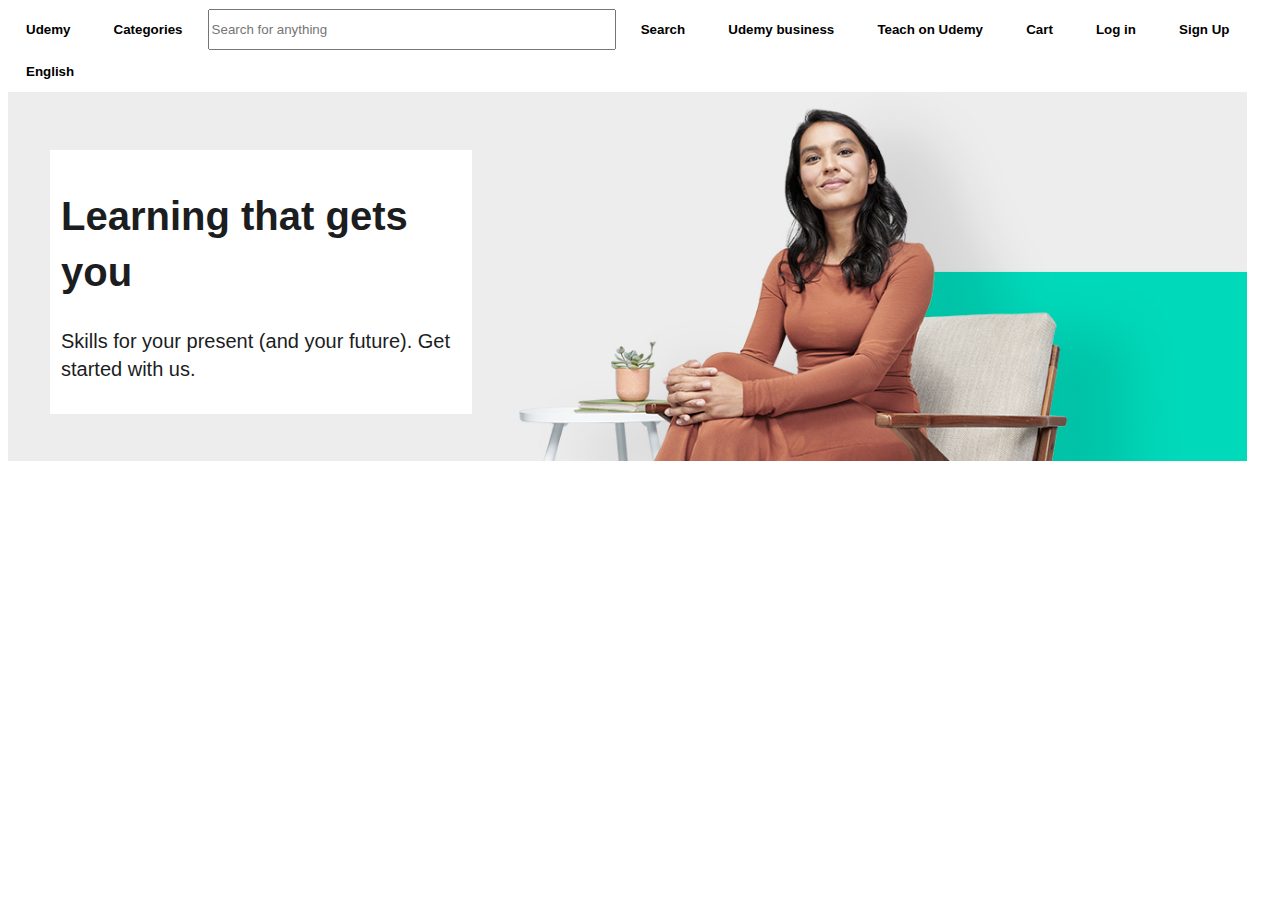
==== Front End Training/Project 1 Udemy Home Page (rework)/index.html @ 066c65b0 "Header section" ====
<!DOCTYPE html>
<html lang="en">
  <head>
    <meta charset="UTF-8" />
    <meta http-equiv="X-UA-Compatible" content="IE=edge" />
    <meta name="viewport" content="width=device-width, initial-scale=1.0" />
    <title>Udemy Home Page</title>
    <link rel="stylesheet" href="styles.css" />
  </head>
  <body>
    <header>
      <button class="header-btn ud">Udemy</button>
      <button class="header-btn bt1  cg">Categories</button>
      <input
        class="search-bar bt1"
        type="text"
        placeholder="Search for anything"
      />
      <button class="header-btn sr">Search</button>

      <button class="header-btn bt1 bus">Udemy business</button>
      <button class="header-btn bt1 teach">Teach on Udemy</button>
      <button class="header-btn ct">Cart</button>
      <button class="header-btn bt1">Log in</button>
      <button class="header-btn bt1">Sign Up</button>
      <button class="header-btn bt1 eng">English</button>
    </header>
    <main>
      <section>
        <div class="sidebar">
          <div class="sidebar-top">
            <h1>Learning that gets you</h1>
          <p>Skills for your present (and your future). Get started with us.</p>
          </div>
          
          <img class="img-side" src="img/headerBK.jpg" alt="" />
        </div>
      </section>
    </main>
    <footer></footer>
  </body>
</html>
---- Front End Training/Project 1 Udemy Home Page (rework)/styles.css ----
body {
  font-family: udemy sans, sf pro text, -apple-system, BlinkMacSystemFont,
    Roboto, segoe ui, Helvetica, Arial, sans-serif, apple color emoji,
    segoe ui emoji, segoe ui symbol;
  font-weight: 400;
  line-height: 1.4;
  font-size: 1.6rem;
  color: #1c1d1f;
}
/* header */
.header-btn {
  min-height: 40px;
  min-width: 40px;
  padding: 10px;
  margin: 0 8px 0 8px;
  border: none;
  background-color: white;
  font-weight: bolder;
}

.search-bar {
  height: 35px;
  max-width: 400px;
  width: 55%;
}

.sidebar {
  width: 100%;
  height: 400px;
}

.img-side {
  width: 98%;
}

.sidebar-top {
  cursor: pointer;
  display: block;
  font-size: 20px;
  /* position: relative; */
  left: 50px;
  top: 150px;
  position: absolute;
  border: 1px solid #ffffff;
  background-color: #ffffff;
  width: 400px;
  padding: 10px;
}

@media screen and (max-width: 1200px) {
  .teach,
  .eng {
    display: none;
  }
}

@media screen and (max-width: 1000px) {
  .bus {
    display: none;
  }
  .sidebar-top{
    top: 90px;
    left: 35px;
  }
}

@media screen and (max-width: 900px){
.cg{
  display: none;
}
.sidebar-top{
  top: 90px;
  left: 35px;
  width: 300px;
  font-size: 15px;
}
}

@media screen and (max-width: 800px) {
  .bt1 {
    display: none;
  }
  .sidebar-top{
    top: 90px;
    left: 35px;
    width: 200px;
    font-size: 10px;
  }
  .ud {
    width: 60%;
  }
  .ct,
  .sr {
    width: 10%;
  }
}
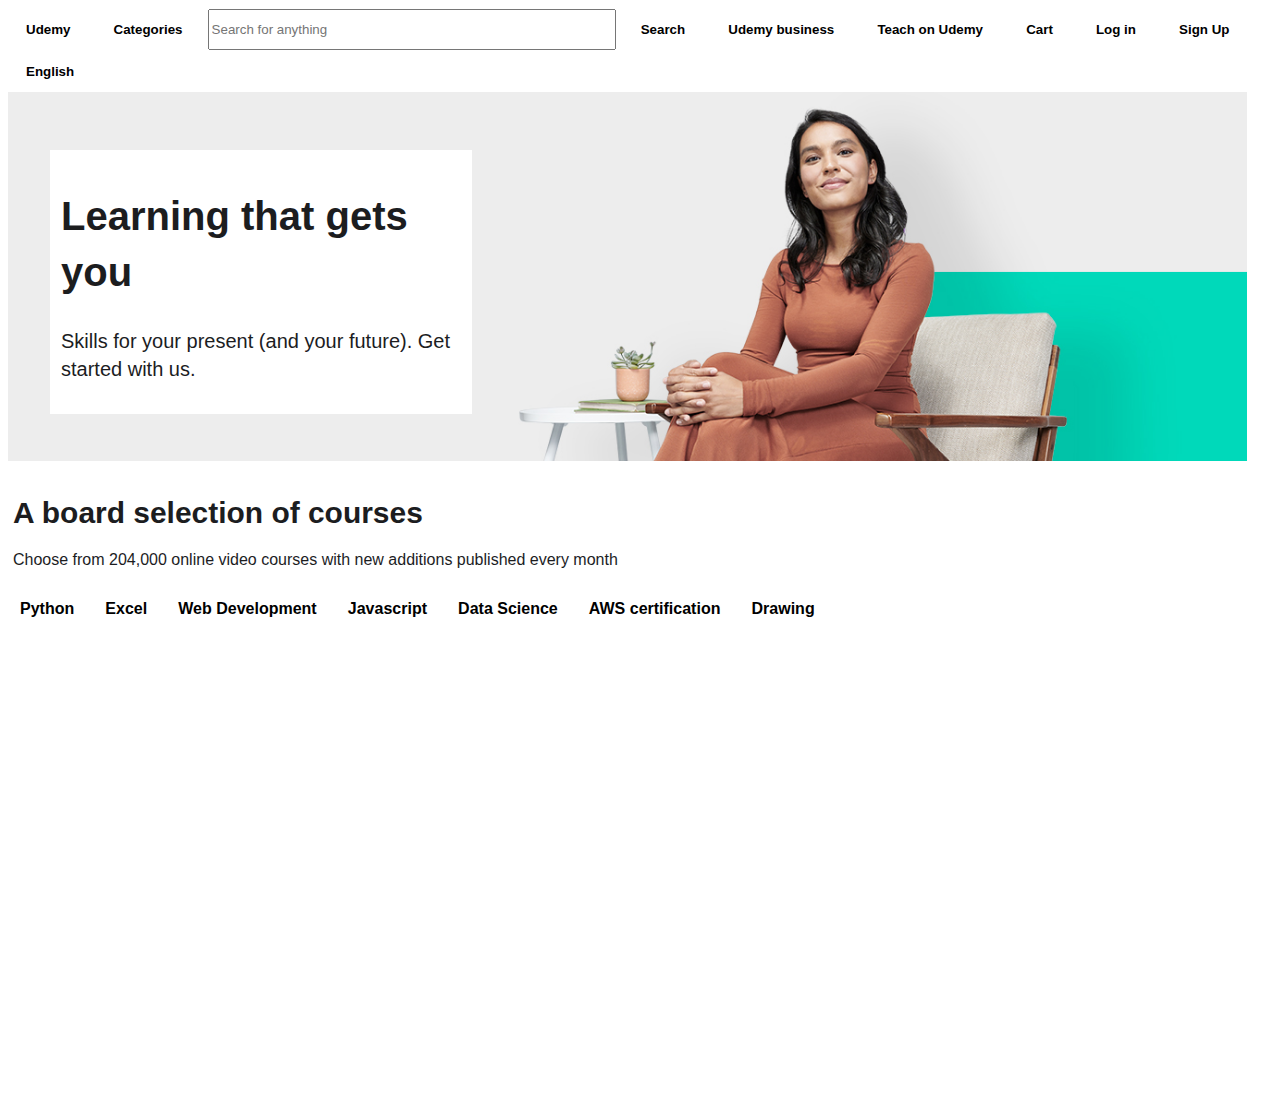
==== commit 08fa65d7: "Course section header" ====
--- a/Front End Training/Project 1 Udemy Home Page (rework)/index.html
+++ b/Front End Training/Project 1 Udemy Home Page (rework)/index.html
@@ -10,7 +10,7 @@
   <body>
     <header>
       <button class="header-btn ud">Udemy</button>
-      <button class="header-btn bt1  cg">Categories</button>
+      <button class="header-btn bt1 cg">Categories</button>
       <input
         class="search-bar bt1"
         type="text"
@@ -30,10 +30,26 @@
         <div class="sidebar">
           <div class="sidebar-top">
             <h1>Learning that gets you</h1>
-          <p>Skills for your present (and your future). Get started with us.</p>
+            <p>
+              Skills for your present (and your future). Get started with us.
+            </p>
           </div>
-          
+
           <img class="img-side" src="img/headerBK.jpg" alt="" />
+        </div>
+        <div class="courses">
+          <h3 class="board-h2">A board selection of courses</h3>
+          <p class="choose">
+            Choose from 204,000 online video courses with new additions
+            published every month
+          </p>
+          <button class="courses-button">Python</button>
+          <button class="courses-button">Excel</button>
+          <button class="courses-button">Web Development</button>
+          <button class="courses-button">Javascript</button>
+          <button class="courses-button">Data Science</button>
+          <button class="courses-button">AWS certification</button>
+          <button class="courses-button">Drawing</button>
         </div>
       </section>
     </main>
--- a/Front End Training/Project 1 Udemy Home Page (rework)/styles.css
+++ b/Front End Training/Project 1 Udemy Home Page (rework)/styles.css
@@ -5,8 +5,14 @@
   font-weight: 400;
   line-height: 1.4;
   font-size: 1.6rem;
+  background-color: #ffffff;
   color: #1c1d1f;
 }
+
+button:hover{
+  cursor: pointer;
+}
+
 /* header */
 .header-btn {
   min-height: 40px;
@@ -58,29 +64,29 @@
   .bus {
     display: none;
   }
-  .sidebar-top{
+  .sidebar-top {
     top: 90px;
     left: 35px;
   }
 }
 
-@media screen and (max-width: 900px){
-.cg{
-  display: none;
-}
-.sidebar-top{
-  top: 90px;
-  left: 35px;
-  width: 300px;
-  font-size: 15px;
-}
+@media screen and (max-width: 900px) {
+  .cg {
+    display: none;
+  }
+  .sidebar-top {
+    top: 90px;
+    left: 35px;
+    width: 300px;
+    font-size: 15px;
+  }
 }
 
 @media screen and (max-width: 800px) {
   .bt1 {
     display: none;
   }
-  .sidebar-top{
+  .sidebar-top {
     top: 90px;
     left: 35px;
     width: 200px;
@@ -94,3 +100,31 @@
     width: 10%;
   }
 }
+
+/* courses section */
+.courses{
+  /* background-color: cyan; */
+  height: 600px;
+  width: 1300px;
+  
+}
+
+.board-h2{
+  padding-left: 5px;
+  margin: 0;
+}
+
+.choose{
+  margin-top: -5px 5px -5px 5px;
+  padding-left: 5px;
+  font-size: medium;
+}
+
+.courses-button{
+  padding: 12px;
+  border: none;
+  background-color: #ffffff;
+  font-weight: bold;
+  font-size: medium;
+}
+
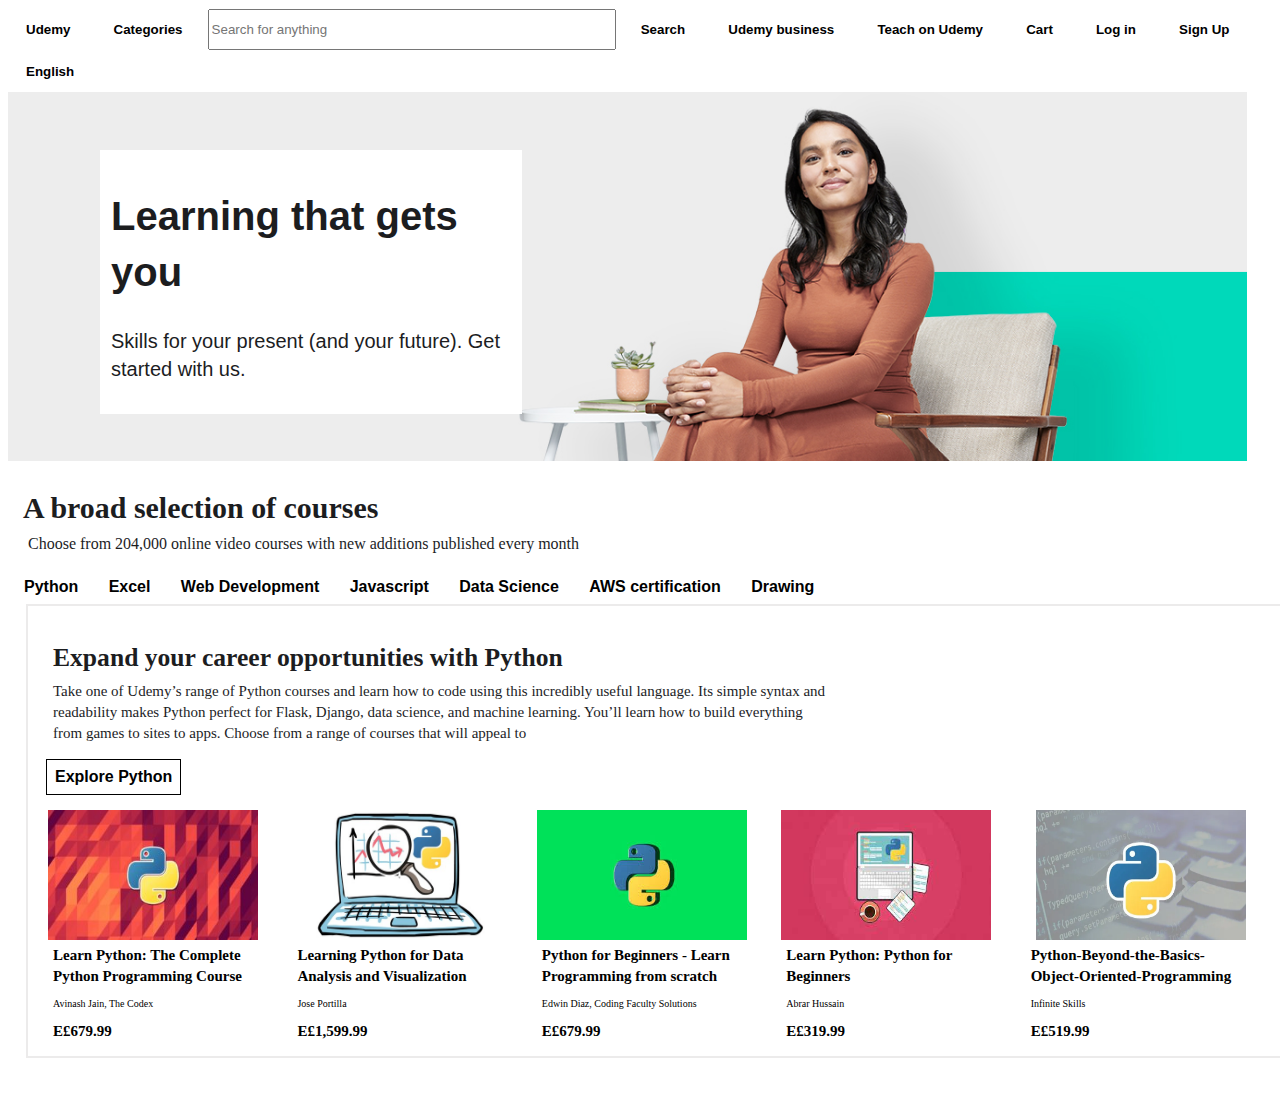
==== commit 74761d20: "course sections is finished" ====
--- a/Front End Training/Project 1 Udemy Home Page (rework)/index.html
+++ b/Front End Training/Project 1 Udemy Home Page (rework)/index.html
@@ -38,7 +38,7 @@
           <img class="img-side" src="img/headerBK.jpg" alt="" />
         </div>
         <div class="courses">
-          <h3 class="board-h2">A board selection of courses</h3>
+          <h3 class="board-h2">A broad selection of courses</h3>
           <p class="choose">
             Choose from 204,000 online video courses with new additions
             published every month
@@ -50,6 +50,99 @@
           <button class="courses-button">Data Science</button>
           <button class="courses-button">AWS certification</button>
           <button class="courses-button">Drawing</button>
+          <div class="inner-courses">
+            <h4>Expand your career opportunities with Python</h4>
+            <p>
+              Take one of Udemy’s range of Python courses and learn how to code
+              using this incredibly useful language. Its simple syntax and
+              readability makes Python perfect for Flask, Django, data science,
+              and machine learning. You’ll learn how to build everything from
+              games to sites to apps. Choose from a range of courses that will
+              appeal to
+            </p>
+            <button class="courses-button py">Explore Python</button>
+
+            <a href="https://www.udemy.com/course/pythonforbeginners/">
+              <div class="course-card">
+                <img
+                  src="img/python1.jpg"
+                  alt="python course"
+                  class="img-course-card"
+                />
+                <span class="course-name"
+                  >Learn Python: The Complete Python Programming Course</span
+                >
+                <span class="course-inst">Avinash Jain, The Codex</span>
+                <span class="course-price">E£679.99</span>
+              </div>
+            </a>
+
+            <a
+              href="https://www.udemy.com/course/learning-python-for-data-analysis-and-visualization/"
+            >
+              <div class="course-card">
+                <img
+                  src="img/pyhton2.jpg"
+                  alt="python course"
+                  class="img-course-card"
+                />
+                <span class="course-name"
+                  >Learning Python for Data Analysis and Visualization</span
+                >
+                <span class="course-inst">Jose Portilla</span>
+                <span class="course-price">E£1,599.99</span>
+              </div>
+            </a>
+            <a
+              href="https://www.udemy.com/course/python-for-beginners-learn-programming-from-scratch/"
+            >
+              <div class="course-card">
+                <img
+                  src="img/python3.jpeg"
+                  alt="python course"
+                  class="img-course-card"
+                />
+                <span class="course-name"
+                  >Python for Beginners - Learn Programming from scratch</span
+                >
+                <span class="course-inst"
+                  >Edwin Diaz, Coding Faculty Solutions</span
+                >
+                <span class="course-price">E£679.99</span>
+              </div>
+            </a>
+
+            <a href="https://www.udemy.com/course/learn-python/">
+              <div class="course-card">
+                <img
+                  src="img/pyhton4.jpeg"
+                  alt="python course"
+                  class="img-course-card"
+                />
+                <span class="course-name"
+                  >Learn Python: Python for Beginners</span
+                >
+                <span class="course-inst">Abrar Hussain</span>
+                <span class="course-price">E£319.99</span>
+              </div>
+            </a>
+            <a
+              href="https://www.udemy.com/course/python-beyond-the-basics-object-oriented-programming/"
+            >
+              <div class="course-card cc5">
+                <img
+                  src="img/pyhton5.webp"
+                  alt="python course"
+                  class="img-course-card"
+                />
+                <span class="course-name"
+                  >Python-Beyond-the-Basics-Object-Oriented-Programming</span
+                >
+                <span class="course-inst">Infinite Skills</span>
+                <span class="course-price">E£519.99</span>
+              </div>
+            </a>
+          </div>
         </div>
       </section>
     </main>
--- a/Front End Training/Project 1 Udemy Home Page (rework)/styles.css
+++ b/Front End Training/Project 1 Udemy Home Page (rework)/styles.css
@@ -9,7 +9,7 @@
   color: #1c1d1f;
 }
 
-button:hover{
+button:hover {
   cursor: pointer;
 }
 
@@ -44,7 +44,7 @@
   display: block;
   font-size: 20px;
   /* position: relative; */
-  left: 50px;
+  left: 100px;
   top: 150px;
   position: absolute;
   border: 1px solid #ffffff;
@@ -102,29 +102,102 @@
 }
 
 /* courses section */
-.courses{
+.courses {
+  box-sizing: border-box;
   /* background-color: cyan; */
-  height: 600px;
-  width: 1300px;
-  
-}
-
-.board-h2{
-  padding-left: 5px;
-  margin: 0;
-}
-
-.choose{
-  margin-top: -5px 5px -5px 5px;
+  font-family: SuisseWorks,Georgia,Times,times new roman,serif,apple color emoji,segoe ui emoji,segoe ui symbol;
+  height: 620px;
+  width: 1350px;
+  margin: auto;
+}
+
+.board-h2 {
+  margin: -5px 5px 10px 15px;
+}
+
+.choose {
+  margin: -5px 5px 10px 15px;
   padding-left: 5px;
   font-size: medium;
 }
 
-.courses-button{
-  padding: 12px;
+.courses-button {
+  left: 3px;
+  padding: 8px;
   border: none;
   background-color: #ffffff;
   font-weight: bold;
   font-size: medium;
-}
-
+  width: fit-content;
+  margin: 0px 0px 0px 8px;
+}
+
+.inner-courses {
+  width: 1300px;
+  height: 450px;
+  padding-left: 10px;
+  border: 2px rgb(236, 235, 235) solid;
+  /* background-color: yellow; */
+  margin: auto;
+}
+
+.inner-courses p {
+  padding-left: 15px;
+  width: 60%;
+  font-size: 15px;
+}
+
+.inner-courses h4 {
+  padding-left: 15px;
+  margin-bottom: -10px;
+}
+
+.py {
+  display: block;
+  left: 5px;
+  border: 1px solid black;
+}
+
+.course-card {
+  padding: 10px;
+  display: inline-block;
+  width: 210px;
+  height: 240px;
+  /* background-color: pink; */
+  margin-right: 8px;
+  margin-top: 5px;
+}
+
+.img-course-card {
+  display: block;
+  margin-left: auto;
+  margin-right: auto;
+  width: 210px;
+  height: 130px;
+}
+
+.course-inst {
+  font-size: 10px;
+}
+
+.course-name,
+.course-price {
+  font-size: 15px;
+  font-weight: bold;
+}
+
+.course-inst,
+.course-name,
+.course-price {
+  display: block;
+  padding: 5px;
+}
+
+.inner-courses a {
+  color: black;
+  text-decoration: none;
+}
+
+.cc5{
+  width: 230px;
+}
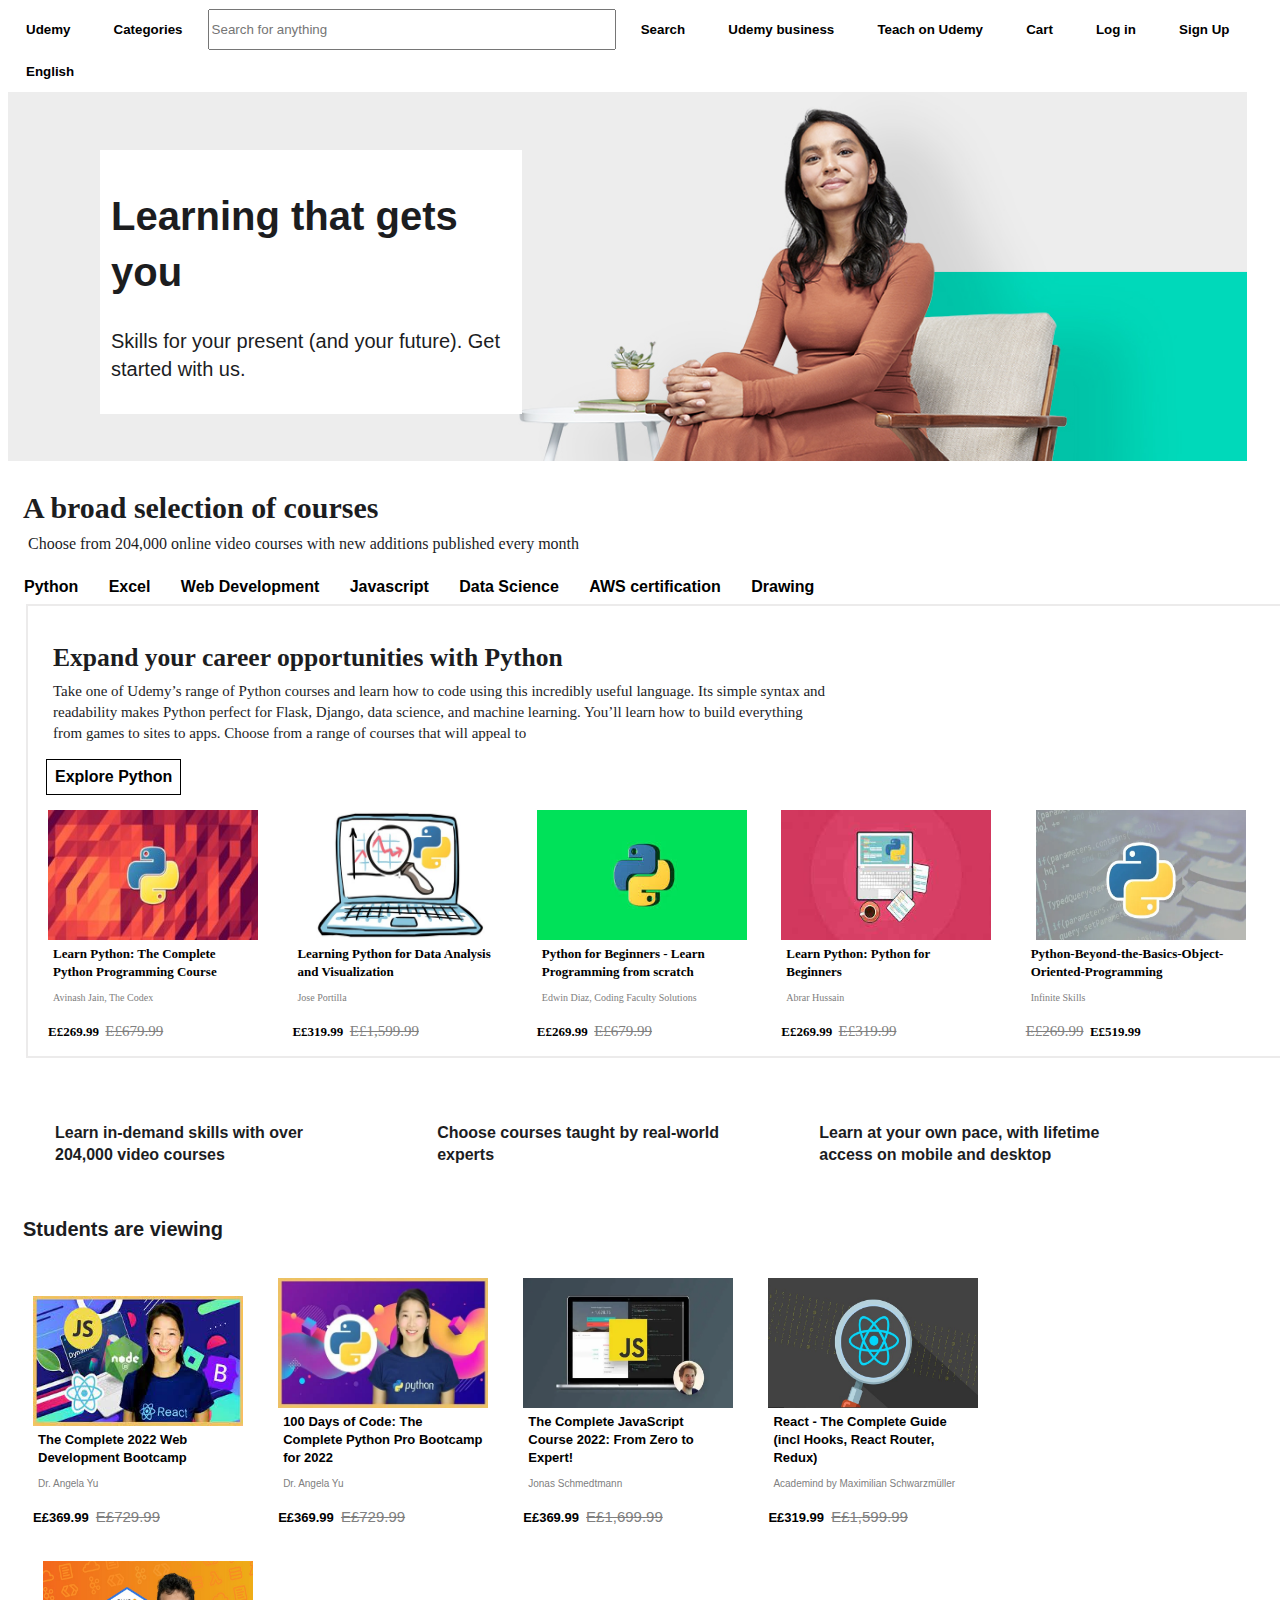
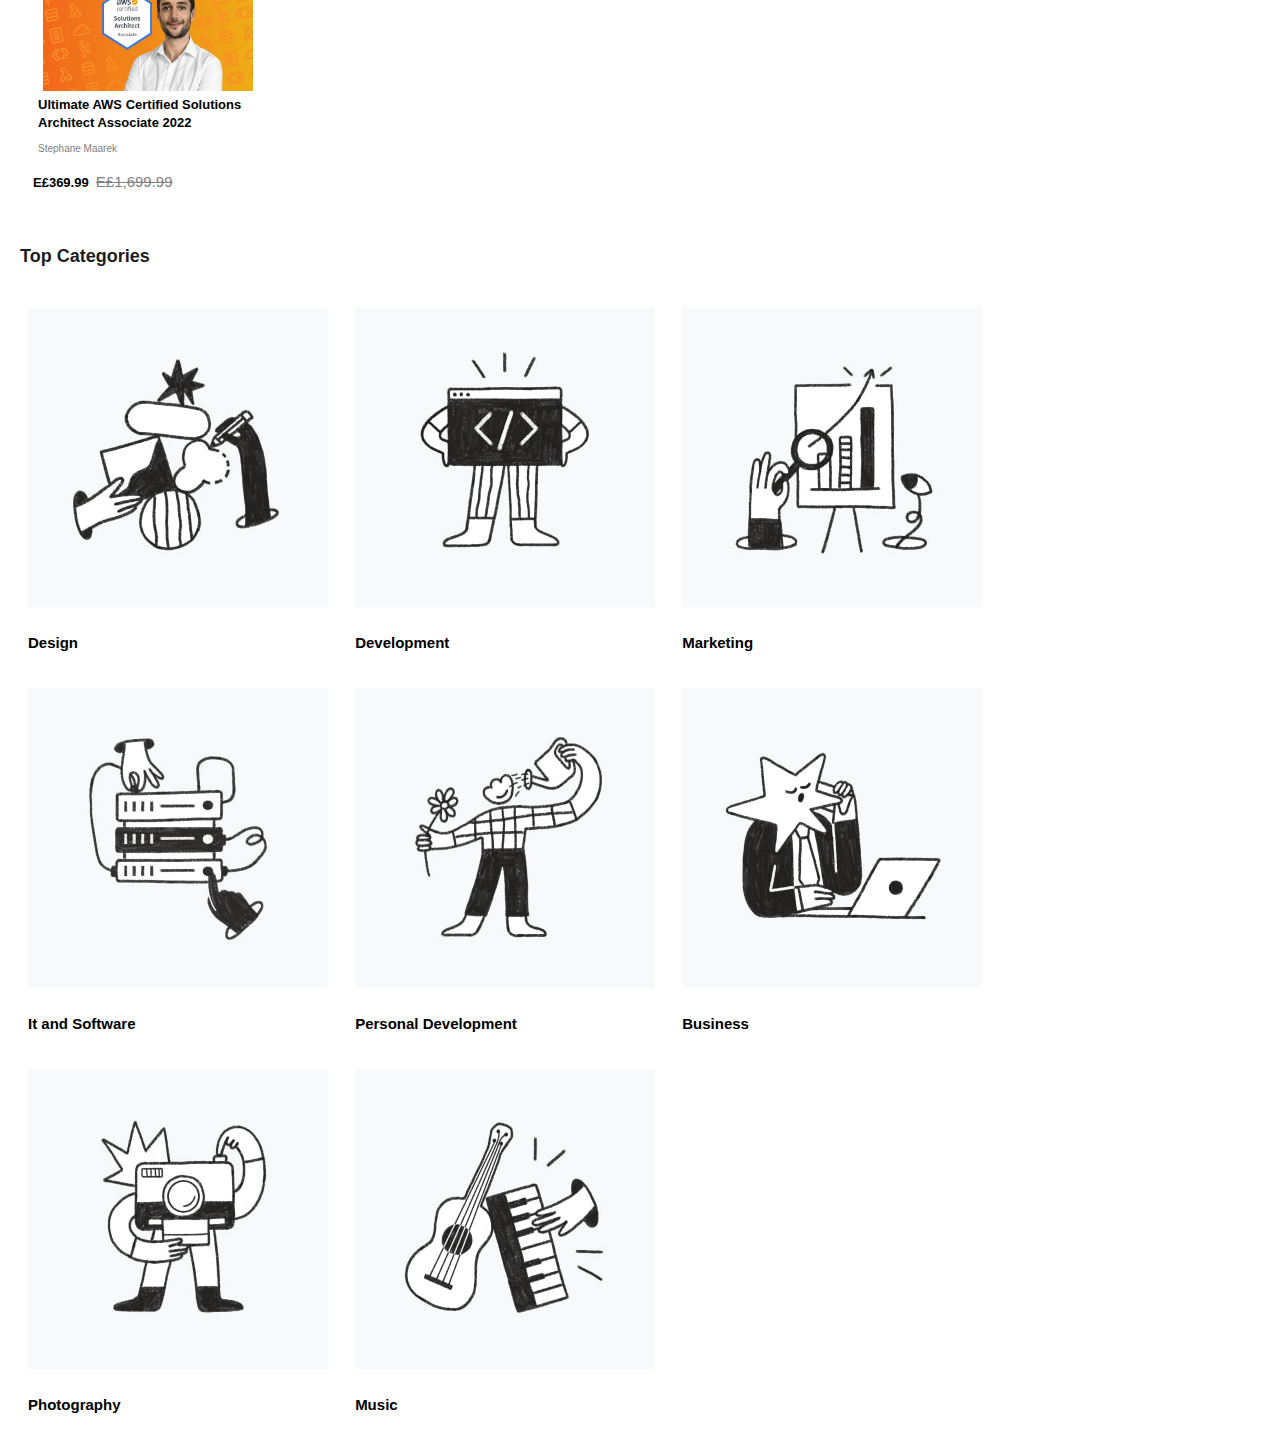
==== commit a96803f3: "Categories panel is finished" ====
--- a/Front End Training/Project 1 Udemy Home Page (rework)/index.html
+++ b/Front End Training/Project 1 Udemy Home Page (rework)/index.html
@@ -73,7 +73,8 @@
                   >Learn Python: The Complete Python Programming Course</span
                 >
                 <span class="course-inst">Avinash Jain, The Codex</span>
-                <span class="course-price">E£679.99</span>
+                <span class="course-price">E£269.99</span>
+                <span class="course-sale">E£679.99</span>
               </div>
             </a>
 
@@ -90,7 +91,8 @@
                   >Learning Python for Data Analysis and Visualization</span
                 >
                 <span class="course-inst">Jose Portilla</span>
-                <span class="course-price">E£1,599.99</span>
+                <span class="course-price">E£319.99</span>
+                <span class="course-sale">E£1,599.99</span>
               </div>
             </a>
             <a
@@ -108,7 +110,8 @@
                 <span class="course-inst"
                   >Edwin Diaz, Coding Faculty Solutions</span
                 >
-                <span class="course-price">E£679.99</span>
+                <span class="course-price">E£269.99</span>
+                <span class="course-sale">E£679.99</span>
               </div>
             </a>
 
@@ -123,7 +126,8 @@
                   >Learn Python: Python for Beginners</span
                 >
                 <span class="course-inst">Abrar Hussain</span>
-                <span class="course-price">E£319.99</span>
+                <span class="course-price">E£269.99</span>
+                <span class="course-sale">E£319.99</span>
               </div>
             </a>
             <a
@@ -139,10 +143,187 @@
                   >Python-Beyond-the-Basics-Object-Oriented-Programming</span
                 >
                 <span class="course-inst">Infinite Skills</span>
+                <span class="course-sale">E£269.99</span>
                 <span class="course-price">E£519.99</span>
               </div>
             </a>
           </div>
+        </div>
+      </section>
+      <section>
+        <div class="mid-bar">
+          <p>Learn in-demand skills with over 204,000 video courses</p>
+          <p>Choose courses taught by real-world experts</p>
+          <p>
+            Learn at your own pace, with lifetime access on mobile and desktop
+          </p>
+        </div>
+      </section>
+
+      <section>
+        <div class="viewing">
+          <p>Students are viewing</p>
+          <a
+            href="https://www.udemy.com/course/the-complete-web-development-bootcamp/"
+          >
+            <div class="course-card">
+              <img
+                src="img/st1.jpg"
+                alt="web bootcamp"
+                class="img-course-card"
+              />
+              <span class="course-name"
+                >The Complete 2022 Web Development Bootcamp</span
+              >
+              <span class="course-inst">Dr. Angela Yu</span>
+              <span class="course-price">E£369.99</span>
+              <span class="course-sale">E£729.99</span>
+            </div>
+          </a>
+
+          <a href="https://www.udemy.com/course/100-days-of-code/">
+            <div class="course-card">
+              <img
+                src="img/st2.webp"
+                alt="python bootcamp"
+                class="img-course-card"
+              />
+              <span class="course-name"
+                >100 Days of Code: The Complete Python Pro Bootcamp for
+                2022</span
+              >
+              <span class="course-inst">Dr. Angela Yu</span>
+              <span class="course-price">E£369.99</span>
+              <span class="course-sale">E£729.99</span>
+            </div>
+          </a>
+          <a
+            href="https://www.udemy.com/course/the-complete-javascript-course/"
+          >
+            <div class="course-card">
+              <img
+                src="img/st3.webp"
+                alt="Javascript course"
+                class="img-course-card"
+              />
+              <span class="course-name"
+                >The Complete JavaScript Course 2022: From Zero to Expert!</span
+              >
+              <span class="course-inst">Jonas Schmedtmann</span>
+              <span class="course-price">E£369.99</span>
+              <span class="course-sale">E£1,699.99</span>
+            </div>
+          </a>
+
+          <a
+            href="https://www.udemy.com/course/react-the-complete-guide-incl-redux/"
+          >
+            <div class="course-card">
+              <img
+                src="img/st4.jpeg"
+                alt="react course"
+                class="img-course-card"
+              />
+              <span class="course-name"
+                >React - The Complete Guide (incl Hooks, React Router,
+                Redux)</span
+              >
+              <span class="course-inst"
+                >Academind by Maximilian Schwarzmüller</span
+              >
+              <span class="course-price">E£319.99</span>
+              <span class="course-sale">E£1,599.99</span>
+            </div>
+          </a>
+          <a
+            href="https://www.udemy.com/course/aws-certified-solutions-architect-associate-saa-c03/"
+          >
+            <div class="course-card cc5">
+              <img src="img/st5.jpg" alt="UWS course" class="img-course-card" />
+              <span class="course-name"
+                >Ultimate AWS Certified Solutions Architect Associate 2022</span
+              >
+              <span class="course-inst">Stephane Maarek </span>
+              <span class="course-price">E£369.99</span>
+              <span class="course-sale">E£1,699.99</span>
+            </div>
+          </a>
+        </div>
+      </section>
+      <section>
+        <p class="catg-head">Top Categories</p>
+        <div class="catg">
+          <a href="https://www.udemy.com/courses/design/">
+            <div>
+              <img
+                src="img/design.jpg"
+                alt="design courses"
+                class="categ-img"
+              />
+              <p>Design</p>
+            </div>
+          </a>
+          <a href="https://www.udemy.com/courses/development/">
+            <div>
+              <img
+                src="img/Development.jpg"
+                alt="development courses"
+                class="categ-img"
+              />
+              <p>Development</p>
+            </div>
+          </a>
+          <a href="https://www.udemy.com/courses/marketing/">
+            <div>
+              <img
+                src="img/Markteing.jpg"
+                alt="marketing courses"
+                class="categ-img"
+              />
+              <p>Marketing</p>
+            </div> </a
+          ><a href="https://www.udemy.com/courses/it-and-software/">
+            <div>
+              <img
+                src="img/It and software.jpg"
+                alt="software courses"
+                class="categ-img"
+              />
+              <p>It and Software</p>
+            </div> </a
+          ><a href="https://www.udemy.com/courses/personal-development/">
+            <div>
+              <img
+                src="img/personal.jpg"
+                alt="personal development courses"
+                class="categ-img"
+              />
+              <p>Personal Development</p>
+            </div> </a
+          ><a href="https://www.udemy.com/courses/business/">
+            <div>
+              <img
+                src="img/business.jpg"
+                alt="business courses"
+                class="categ-img"
+              />
+              <p>Business</p>
+            </div> </a
+          ><a href="https://www.udemy.com/courses/photography/">
+            <div>
+              <img
+                src="img/photo.jpg"
+                alt="photography courses"
+                class="categ-img"
+              />
+              <p>Photography</p>
+            </div> </a
+          ><a href="https://www.udemy.com/courses/music/">
+            <div>
+              <img src="img/music.jpg" alt="music courses" class="categ-img" />
+              <p>Music</p>
+            </div>
+          </a>
         </div>
       </section>
     </main>
--- a/Front End Training/Project 1 Udemy Home Page (rework)/styles.css
+++ b/Front End Training/Project 1 Udemy Home Page (rework)/styles.css
@@ -105,7 +105,8 @@
 .courses {
   box-sizing: border-box;
   /* background-color: cyan; */
-  font-family: SuisseWorks,Georgia,Times,times new roman,serif,apple color emoji,segoe ui emoji,segoe ui symbol;
+  font-family: SuisseWorks, Georgia, Times, times new roman, serif,
+    apple color emoji, segoe ui emoji, segoe ui symbol;
   height: 620px;
   width: 1350px;
   margin: auto;
@@ -178,19 +179,26 @@
 
 .course-inst {
   font-size: 10px;
+  color: gray;
 }
 
 .course-name,
 .course-price {
+  font-size: 13px;
+  font-weight: bold;
+}
+
+.course-inst,
+.course-name {
+  display: block;
+  padding: 5px;
+}
+
+.course-sale {
+  text-decoration: line-through;
   font-size: 15px;
-  font-weight: bold;
-}
-
-.course-inst,
-.course-name,
-.course-price {
-  display: block;
-  padding: 5px;
+  font-weight: light;
+  color: gray;
 }
 
 .inner-courses a {
@@ -198,6 +206,73 @@
   text-decoration: none;
 }
 
-.cc5{
+.cc5 {
   width: 230px;
 }
+
+.mid-bar {
+  /* background-color: cyan; */
+  width: 1200px;
+  margin: auto;
+  /* display: flex; */
+}
+
+.mid-bar p {
+  display: inline-block;
+  border: #1c1d1f;
+  /* background-color: yellow; */
+  width: 300px;
+  height: 20px;
+  margin: 15px 60px 15px 15px;
+  font-size: medium;
+  font-weight: bold;
+}
+
+.viewing {
+  margin-top: 10px;
+  padding: 15px;
+}
+
+.viewing p,
+.catg p {
+  font-weight: bold;
+  font-size: 20px;
+  /* margin: 10px 0 0 0 ; */
+}
+
+.viewing a {
+  text-decoration: none;
+  color: black;
+}
+
+.catg {
+  flex: wrap;
+  width: 1300px;
+  height: 650px;
+  padding: 10px;
+}
+
+.catg-img {
+  
+  width: 300px;
+  height: 300px;
+}
+.catg div{
+  display: inline-block;
+  margin: 10px;
+}
+
+.catg-head{
+  font-weight: bold;
+  font-size: 18px;
+  margin-left: 12px;
+}
+.catg p {
+  font-weight: bold;
+  font-size: 15px;
+}
+
+.catg a {
+  color: black;
+  text-decoration: none;
+}
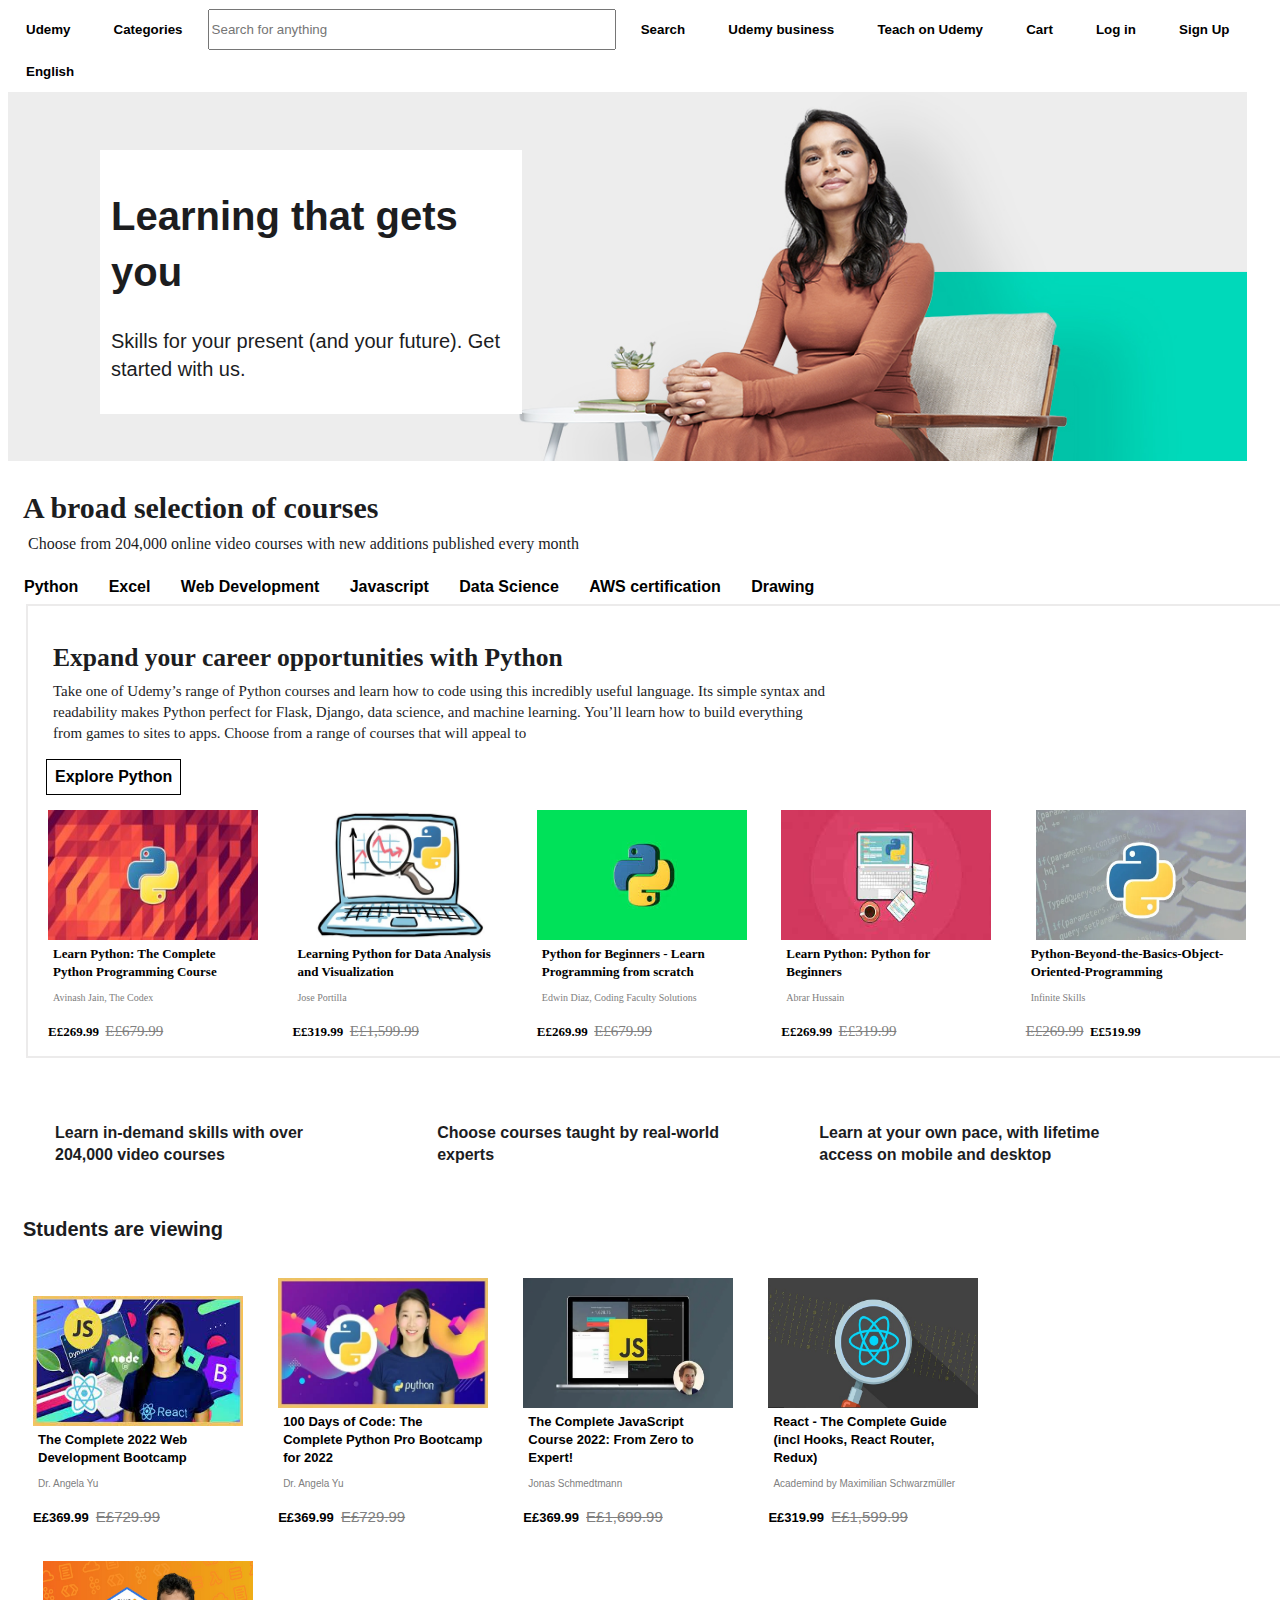
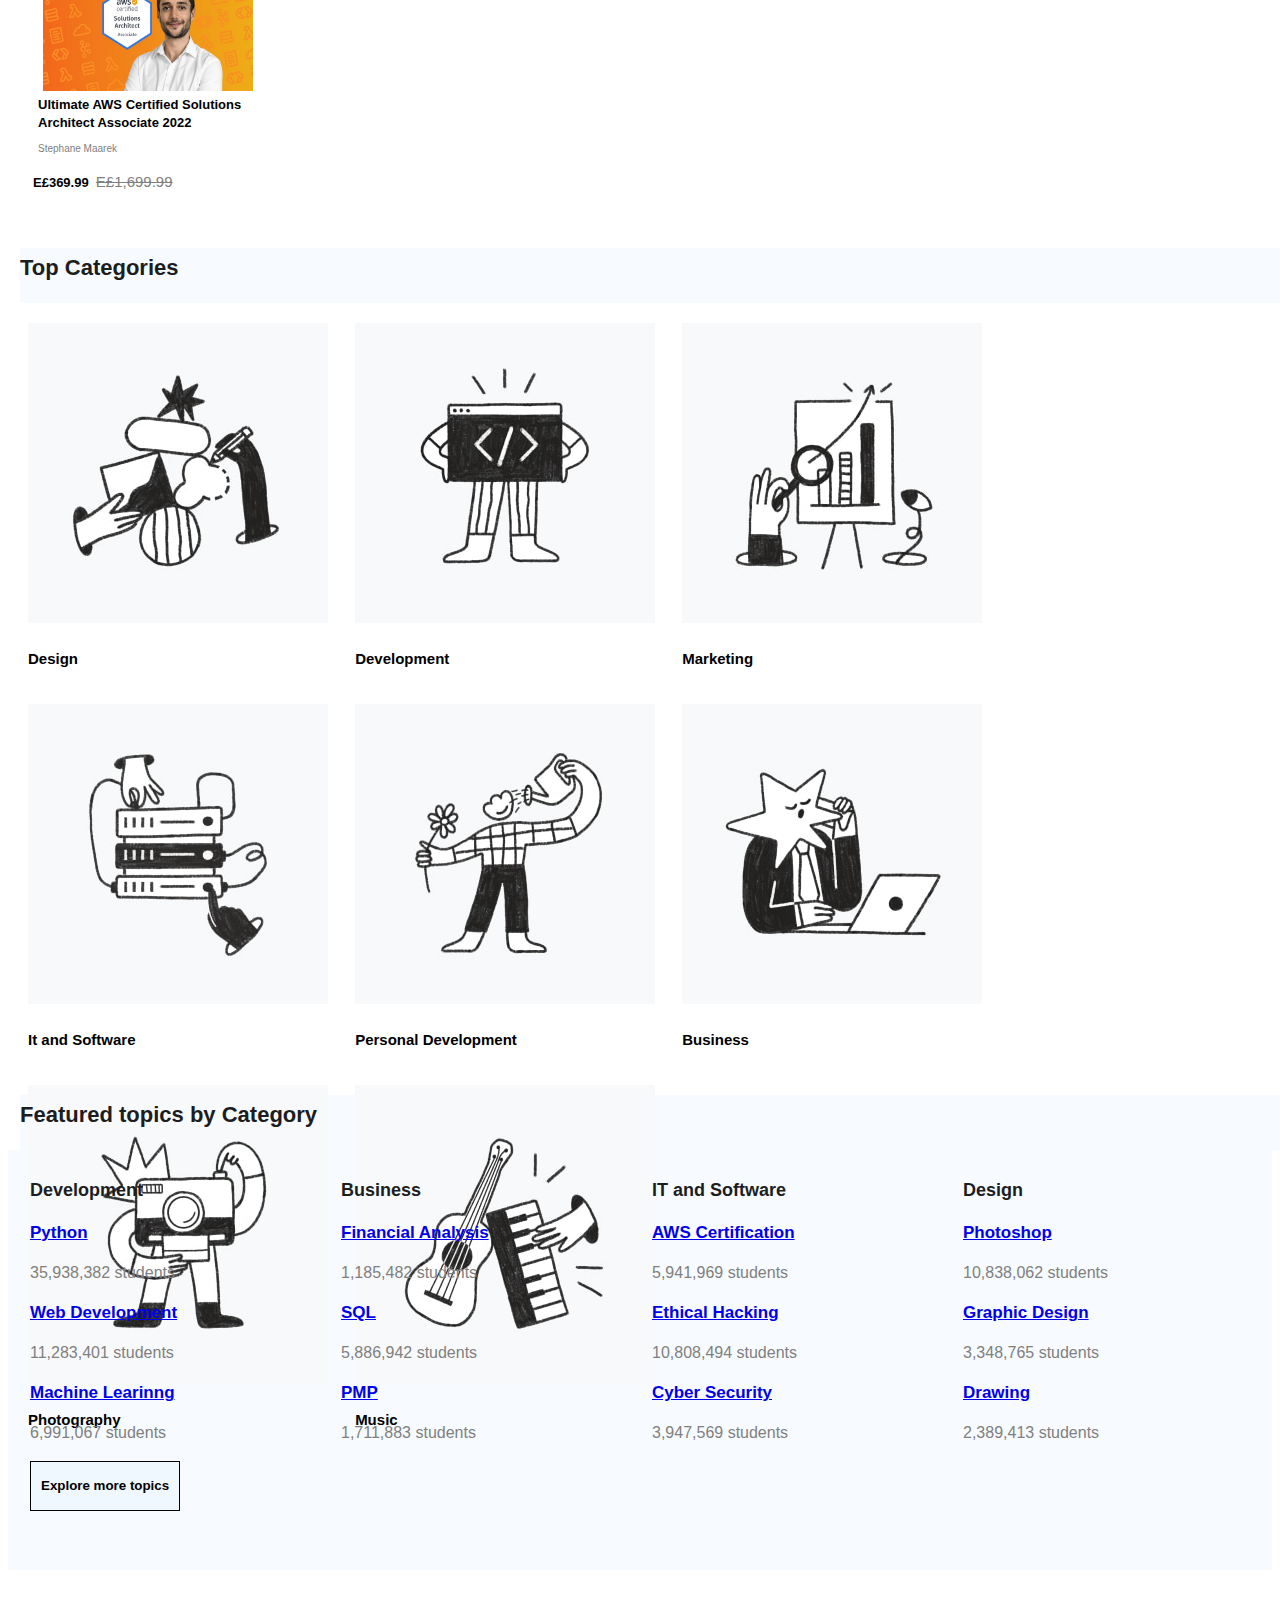
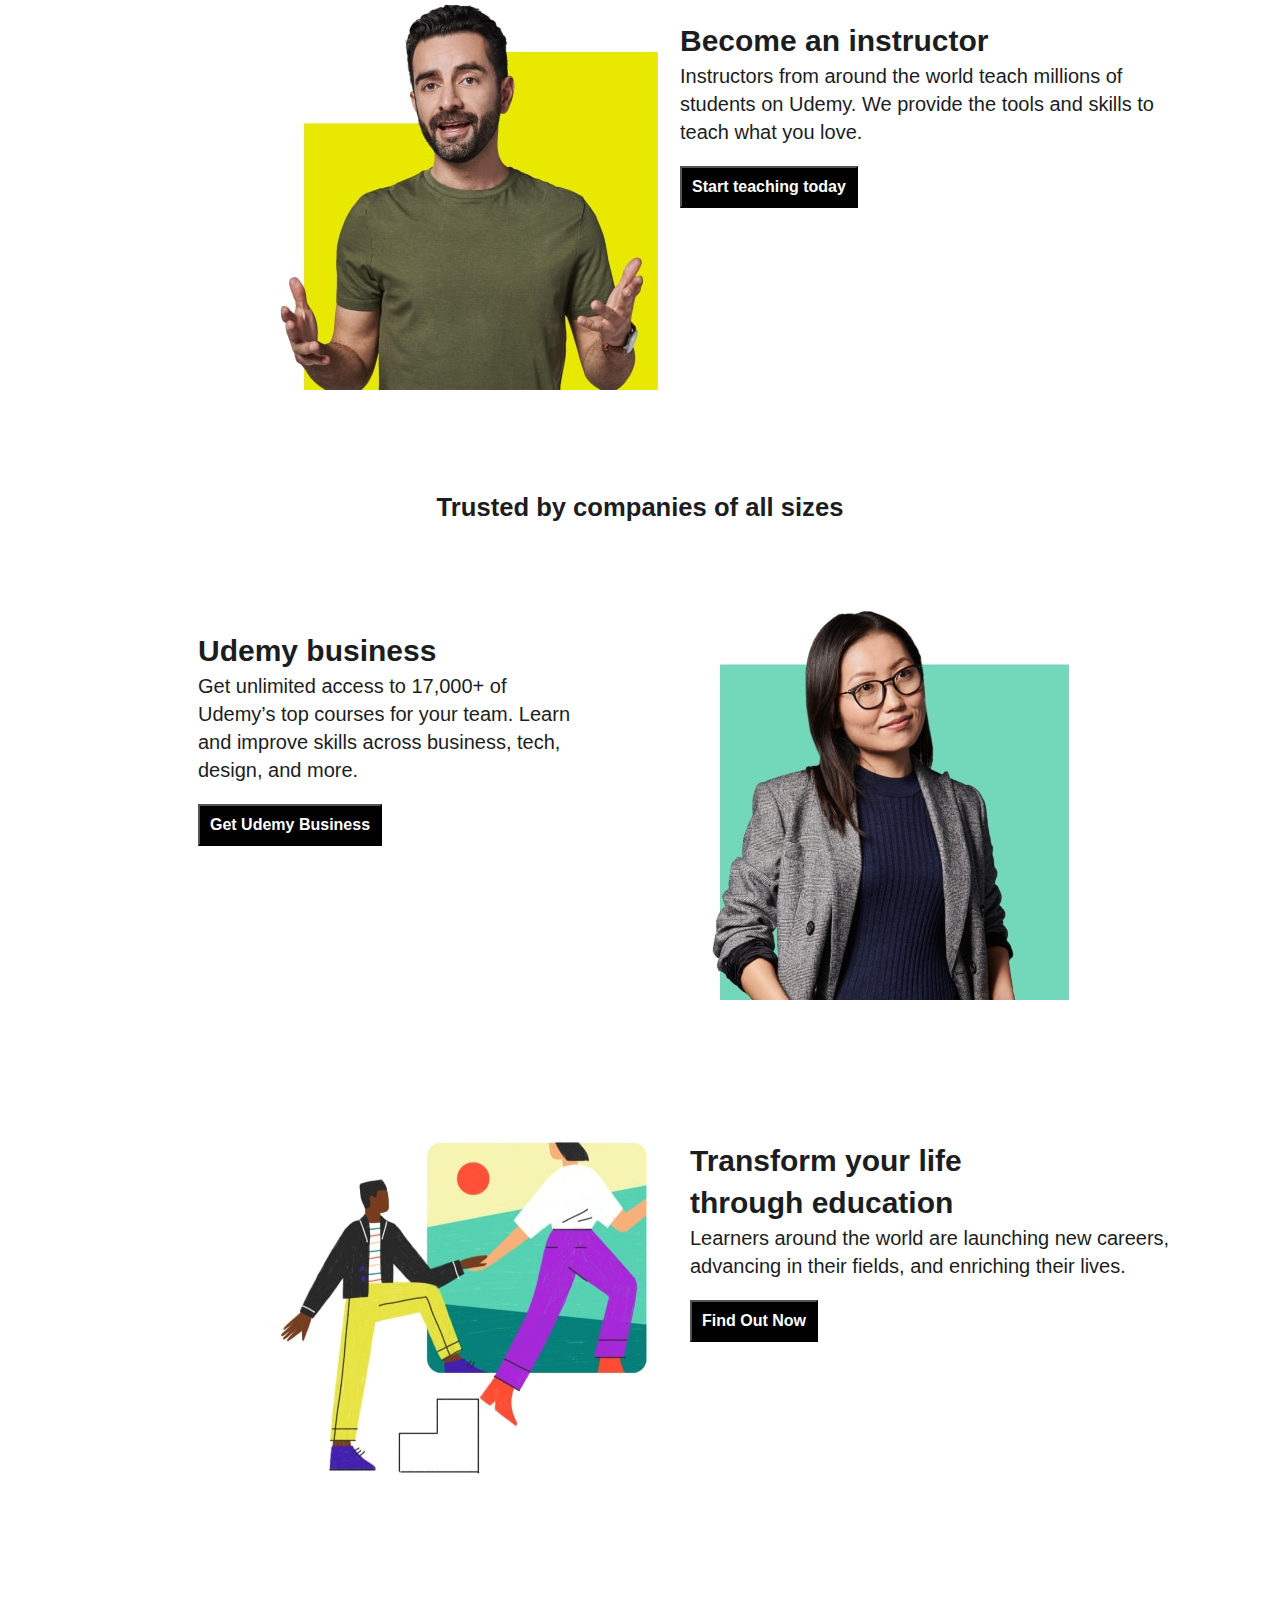
==== commit 3ee6e3f9: "More bars are finished" ====
--- a/Front End Training/Project 1 Udemy Home Page (rework)/index.html
+++ b/Front End Training/Project 1 Udemy Home Page (rework)/index.html
@@ -251,7 +251,7 @@
         </div>
       </section>
       <section>
-        <p class="catg-head">Top Categories</p>
+        <p class="head-title">Top Categories</p>
         <div class="catg">
           <a href="https://www.udemy.com/courses/design/">
             <div>
@@ -324,6 +324,132 @@
               <p>Music</p>
             </div>
           </a>
+        </div>
+      </section>
+      <section>
+        <p class="head-title">Featured topics by Category</p>
+        <div class="feat">
+          <div class="catg-list">
+            <p class="catg-title">Development</p>
+            <p class="catg-course">
+              <a href="https://www.udemy.com/topic/python/">Python</a>
+            </p>
+            <p class="catg-stud">35,938,382 students</p>
+            <p class="catg-course">
+              <a href="https://www.udemy.com/topic/web-development/"
+                >Web Development</a
+              >
+            </p>
+            <p class="catg-stud">11,283,401 students</p>
+            <p class="catg-course">
+              <a href="https://www.udemy.com/topic/machine-learning/"
+                >Machine Learinng</a
+              >
+            </p>
+            <p class="catg-stud">6,991,067 students</p>
+            <input class="explore" type="submit" value="Explore more topics" />
+          </div>
+          <div class="catg-list">
+            <p class="catg-title">Business</p>
+            <p class="catg-course">
+              <a href="https://www.udemy.com/topic/financial-analysis/"
+                >Financial Analysis</a
+              >
+            </p>
+            <p class="catg-stud">1,185,482 students</p>
+            <p class="catg-course">
+              <a href="https://www.udemy.com/topic/sql/">SQL</a>
+            </p>
+            <p class="catg-stud">5,886,942 students</p>
+            <p class="catg-course">
+              <a href="https://www.udemy.com/topic/pmp/">PMP</a>
+            </p>
+            <p class="catg-stud">1,711,883 students</p>
+          </div>
+          <div class="catg-list">
+            <p class="catg-title">IT and Software</p>
+            <p class="catg-course">
+              <a href="https://www.udemy.com/topic/aws-certification/"
+                >AWS Certification</a
+              >
+            </p>
+            <p class="catg-stud">5,941,969 students</p>
+            <p class="catg-course">
+              <a href="https://www.udemy.com/topic/ethical-hacking/"
+                >Ethical Hacking</a
+              >
+            </p>
+            <p class="catg-stud">10,808,494 students</p>
+            <p class="catg-course">
+              <a href="https://www.udemy.com/topic/cyber-security/"
+                >Cyber Security</a
+              >
+            </p>
+            <p class="catg-stud">3,947,569 students</p>
+          </div>
+          <div class="catg-list">
+            <p class="catg-title">Design</p>
+            <p class="catg-course">
+              <a href="https://www.udemy.com/topic/photoshop/">Photoshop</a>
+            </p>
+            <p class="catg-stud">10,838,062 students</p>
+            <p class="catg-course">
+              <a href="https://www.udemy.com/topic/graphic-design/"
+                >Graphic Design</a
+              >
+            </p>
+            <p class="catg-stud">3,348,765 students</p>
+            <p class="catg-course">
+              <a href="https://www.udemy.com/topic/drawing/">Drawing</a>
+            </p>
+            <p class="catg-stud">2,389,413 students</p>
+          </div>
+        </div>
+      </section>
+      <section>
+        <div class="down-bars">
+          <div class="left-side">
+            <img class="left-bar" src="img/instructor.jpg" alt="Become instructor">
+          </div>
+          <div class="right-side">
+            <p class="right-bar tp-title">Become an instructor</p>
+            <p class="right-bar tp-content">Instructors from around the world teach millions of students on Udemy. We provide the tools and skills to teach what you love.</p>
+            <button class="right-bar">Start teaching today</button>
+          </div>
+        </div>
+      </section>
+      <section>
+        <div class="mid-bar1"><p>Trusted by companies of all sizes</p></div>
+      </section>
+
+      <section>
+        <div class="down-bars">
+          <div class="down-bars">
+            <div class="st left-side">
+              <p class="sp tp-title">Udemy business</p>
+              <p class="sp tp-content">Get unlimited access to 17,000+ of Udemy’s top courses for your team. Learn and improve skills across business, tech, design, and more.</p>
+              <!-- <button class="left-bar">Get Udemy Business</button> -->
+              <input type="submit" value="Get Udemy Business">
+            </div>
+            <div class="right-side">
+              <img class="right-bar" src="img/business1.jpg" alt="Business">
+            </div>
+            
+          </div>
+        </div>
+      </section>
+      <section>
+        <div class="down-bars">
+          <div class="down-bars">
+            <div class="left-side">
+              <img class="left-bar" src="img/transform.jpg" alt="Transform">
+            </div>
+            <div class="right-side">
+              <p class="right-bar tp-title">Transform your life <br>through education</p>
+              <p class="right-bar tp-content">Learners around the world are launching new careers, advancing in their fields, and enriching their lives.</p>
+              <button class="right-bar">Find Out Now</button>
+            </div>
+          </div>
         </div>
       </section>
     </main>
--- a/Front End Training/Project 1 Udemy Home Page (rework)/styles.css
+++ b/Front End Training/Project 1 Udemy Home Page (rework)/styles.css
@@ -13,6 +13,10 @@
   cursor: pointer;
 }
 
+input[type ="submit"]{
+  cursor: pointer;
+}
+
 /* header */
 .header-btn {
   min-height: 40px;
@@ -248,24 +252,28 @@
 .catg {
   flex: wrap;
   width: 1300px;
-  height: 650px;
+  height: 750px;
   padding: 10px;
 }
 
 .catg-img {
-  
   width: 300px;
   height: 300px;
 }
-.catg div{
+.catg div {
   display: inline-block;
   margin: 10px;
 }
 
-.catg-head{
-  font-weight: bold;
-  font-size: 18px;
+.head-title {
+  font-weight: bold;
+  font-size: 22px;
   margin-left: 12px;
+  width: 1300px;
+  background-color: rgb(247, 251, 255);
+  height: 50px;
+  margin-bottom: 0;
+  padding-top: 5px;
 }
 .catg p {
   font-weight: bold;
@@ -276,3 +284,115 @@
   color: black;
   text-decoration: none;
 }
+
+.feat {
+  width: 1300;
+  height: 400px;
+  padding: 10px;
+  display: flex;
+  flex: wrap;
+  background-color: rgb(247, 251, 255);
+}
+
+.catg-list {
+  display: inline-block;
+  width: 300px;
+  margin-left: 12px;
+}
+
+.catg-title {
+  font-size: 18px;
+  font-weight: bold;
+}
+
+.catg-course {
+  font-weight: bold;
+  font-size: 17px;
+}
+
+.catg-stud {
+  color: gray;
+  font-size: 16px;
+}
+
+.explore {
+  width: 150px;
+  height: 50px;
+  font-weight: bold;
+  background-color: aliceblue;
+  border: 1px solid black;
+  padding: 10px;
+}
+
+.explore:hover {
+  cursor: pointer;
+}
+
+.down-bars {
+  display: flex;
+  margin: 10px;
+  width: 1340px;
+  height: 500px;
+  /* background-color: cyan; */
+}
+
+.left-side,
+.right-side {
+  display: inline-block;
+  margin: 10px 12px 12px 10px;
+  /* background-color: yellow; */
+  width: 630px;
+  width: 630px;
+  height: 480px;
+}
+
+.left-bar {
+  float: right;
+}
+.right-bar {
+  float: left;
+}
+
+.tp-content {
+  display: block;
+  width: 80%;
+  font-size: 20px;
+}
+
+.tp-title {
+  display: block;
+  font-weight: bold;
+  font-size: 30px;
+  margin-bottom: -20px;
+}
+
+.down-bars button,
+.down-bars input {
+  display: block;
+  background-color: black;
+  font-weight: bold;
+  color: white;
+  font-size: medium;
+  padding: 10px;
+}
+
+.mid-bar1 {
+  margin: auto;
+  height: 80px;
+  width: 100%;
+  text-align: center;
+  font-weight: bold;
+}
+
+.mid-bar1 p {
+  margin: auto;
+}
+
+.st button {
+  right: 20px;
+}
+
+.st {
+  padding-left: 160px;
+  width: 470px;
+}
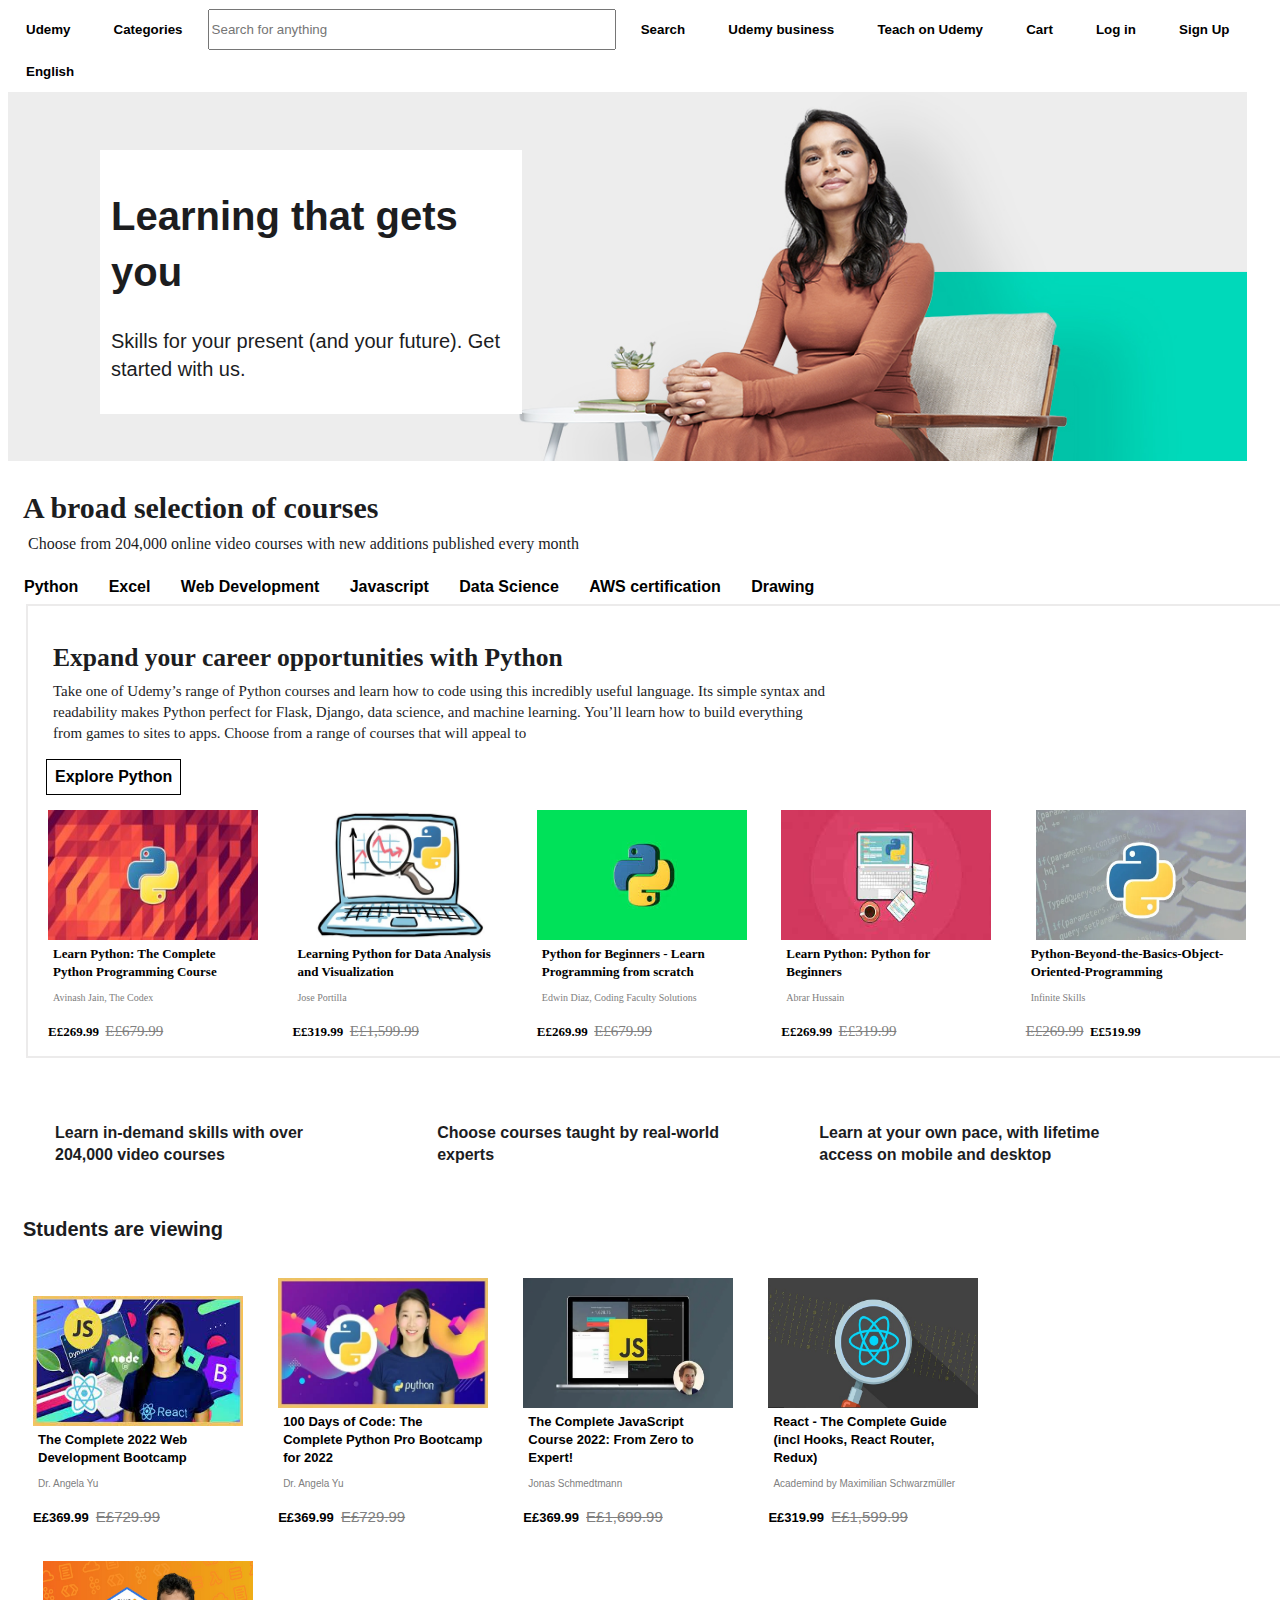
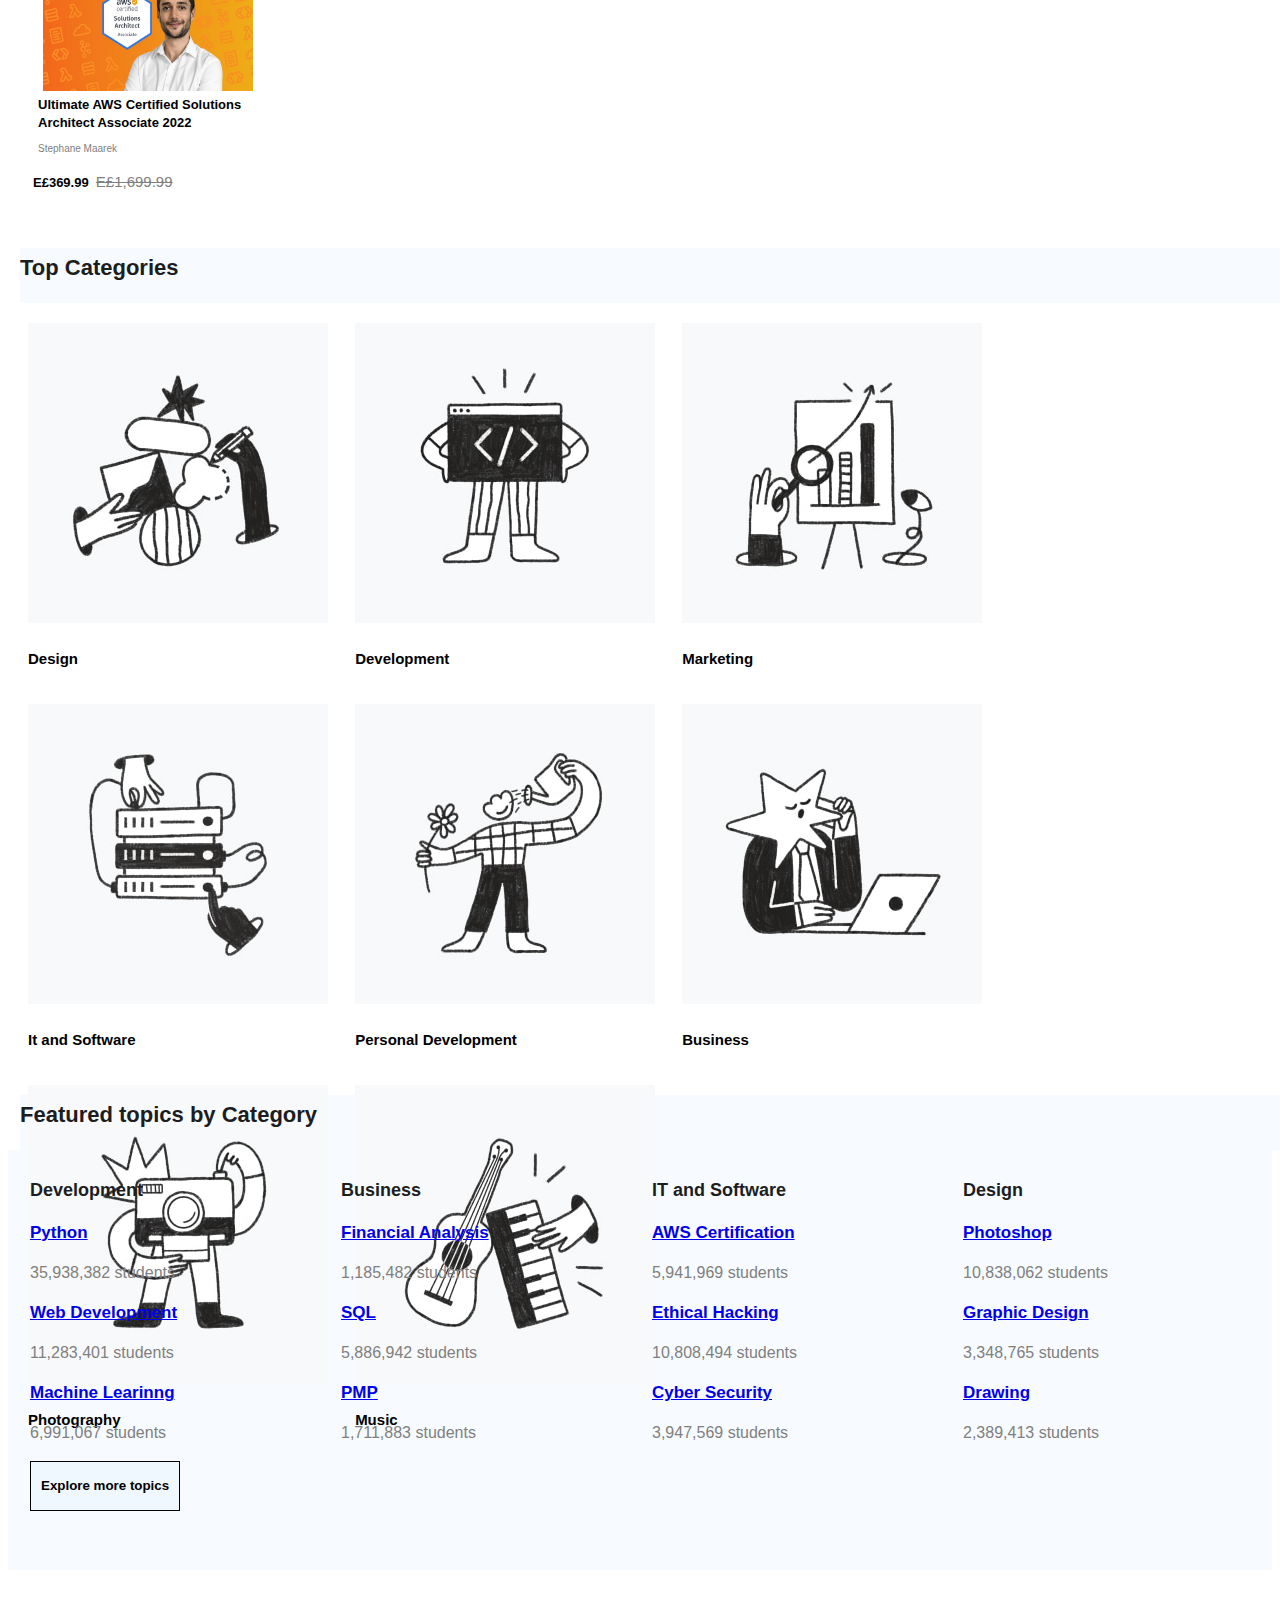
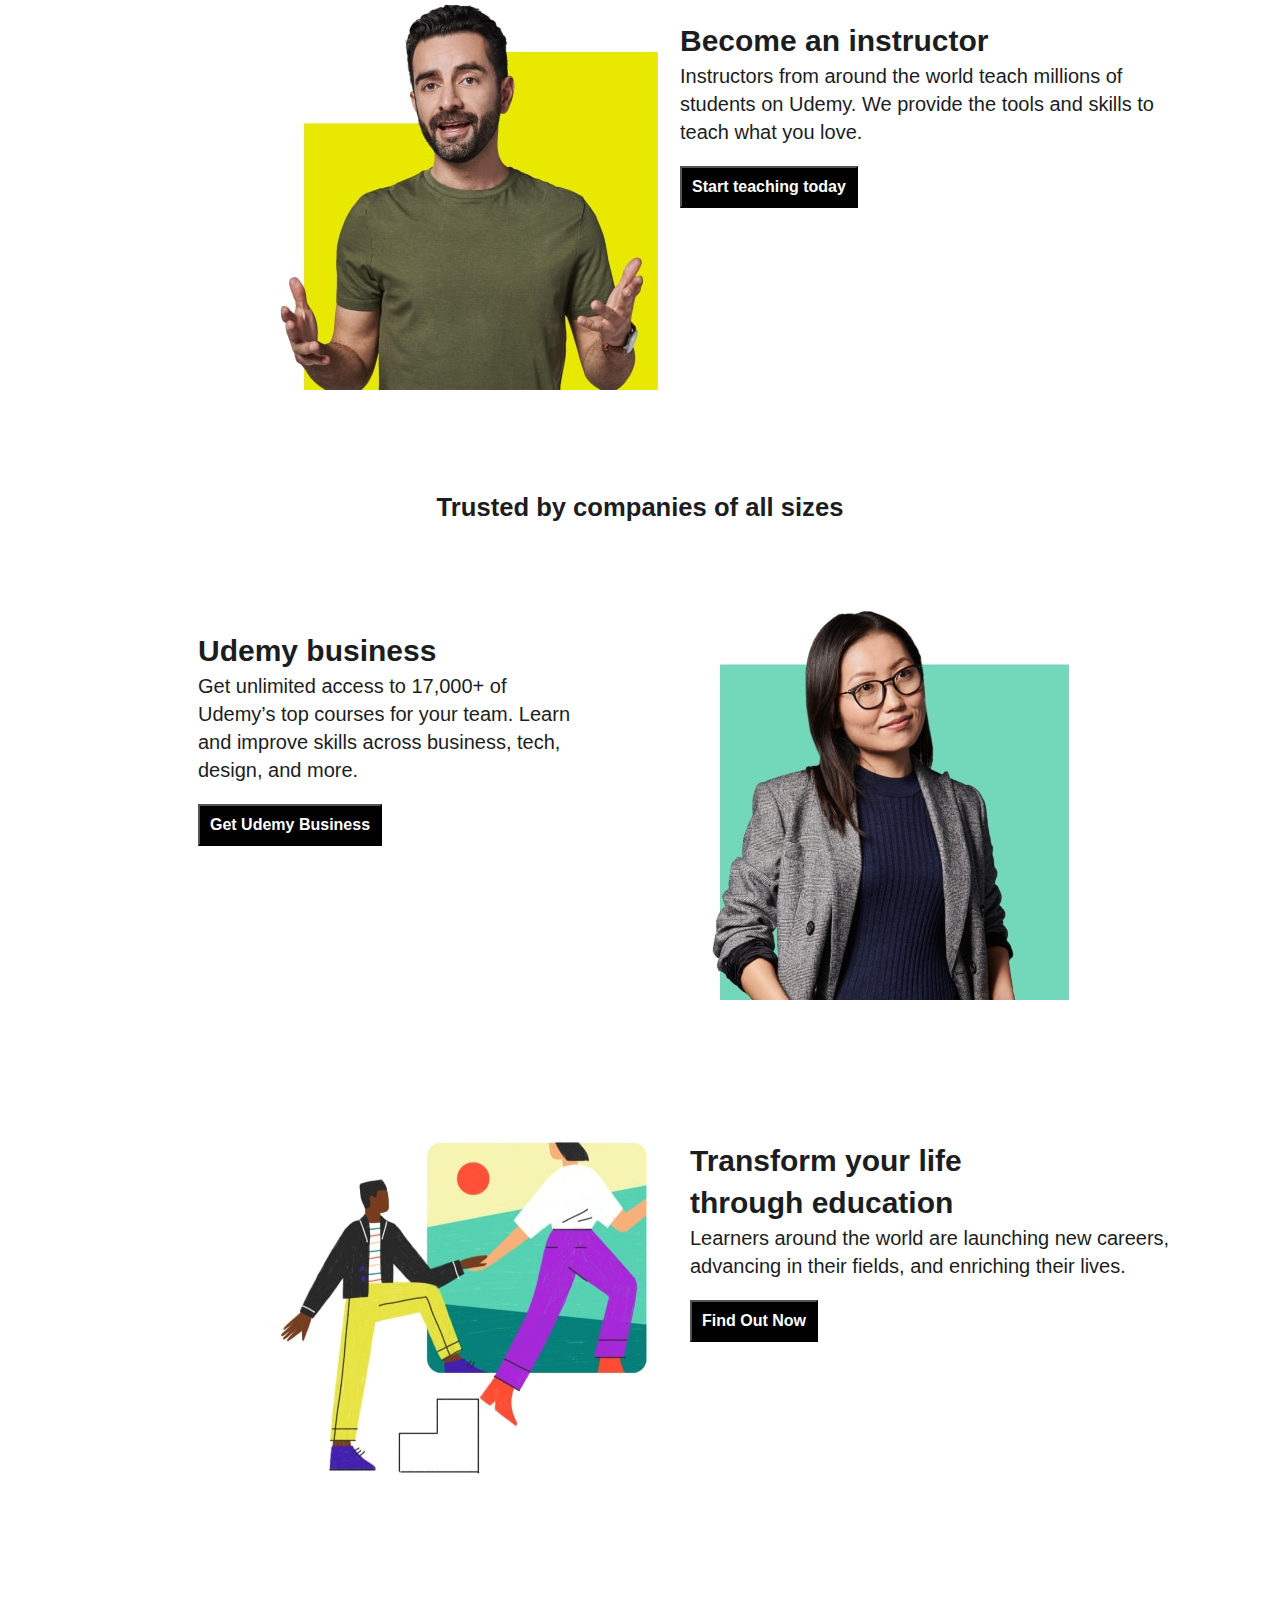
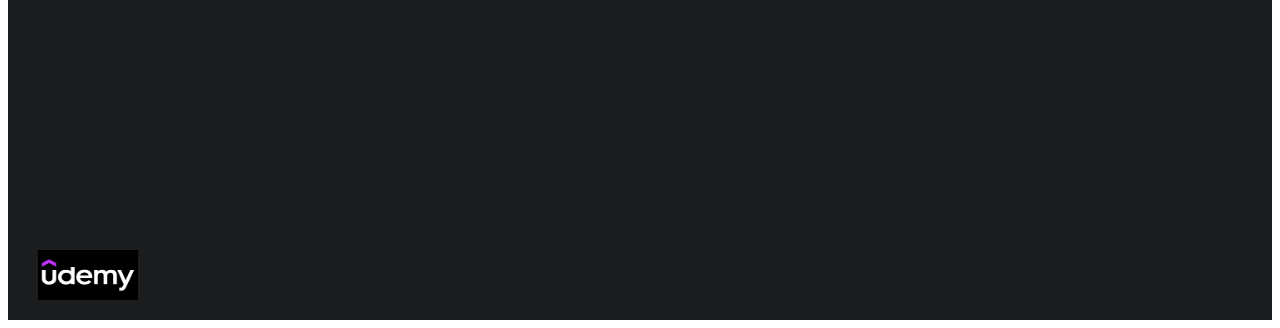
==== commit 5b425252: "Design footer" ====
--- a/Front End Training/Project 1 Udemy Home Page (rework)/index.html
+++ b/Front End Training/Project 1 Udemy Home Page (rework)/index.html
@@ -409,11 +409,18 @@
       <section>
         <div class="down-bars">
           <div class="left-side">
-            <img class="left-bar" src="img/instructor.jpg" alt="Become instructor">
+            <img
+              class="left-bar"
+              src="img/instructor.jpg"
+              alt="Become instructor"
+            />
           </div>
           <div class="right-side">
             <p class="right-bar tp-title">Become an instructor</p>
-            <p class="right-bar tp-content">Instructors from around the world teach millions of students on Udemy. We provide the tools and skills to teach what you love.</p>
+            <p class="right-bar tp-content">
+              Instructors from around the world teach millions of students on
+              Udemy. We provide the tools and skills to teach what you love.
+            </p>
             <button class="right-bar">Start teaching today</button>
           </div>
         </div>
@@ -427,14 +434,17 @@
           <div class="down-bars">
             <div class="st left-side">
               <p class="sp tp-title">Udemy business</p>
-              <p class="sp tp-content">Get unlimited access to 17,000+ of Udemy’s top courses for your team. Learn and improve skills across business, tech, design, and more.</p>
+              <p class="sp tp-content">
+                Get unlimited access to 17,000+ of Udemy’s top courses for your
+                team. Learn and improve skills across business, tech, design,
+                and more.
+              </p>
               <!-- <button class="left-bar">Get Udemy Business</button> -->
-              <input type="submit" value="Get Udemy Business">
+              <input type="submit" value="Get Udemy Business" />
             </div>
             <div class="right-side">
-              <img class="right-bar" src="img/business1.jpg" alt="Business">
-            </div>
-            
+              <img class="right-bar" src="img/business1.jpg" alt="Business" />
+            </div>
           </div>
         </div>
       </section>
@@ -442,17 +452,27 @@
         <div class="down-bars">
           <div class="down-bars">
             <div class="left-side">
-              <img class="left-bar" src="img/transform.jpg" alt="Transform">
+              <img class="left-bar" src="img/transform.jpg" alt="Transform" />
             </div>
             <div class="right-side">
-              <p class="right-bar tp-title">Transform your life <br>through education</p>
-              <p class="right-bar tp-content">Learners around the world are launching new careers, advancing in their fields, and enriching their lives.</p>
+              <p class="right-bar tp-title">
+                Transform your life <br />through education
+              </p>
+              <p class="right-bar tp-content">
+                Learners around the world are launching new careers, advancing
+                in their fields, and enriching their lives.
+              </p>
               <button class="right-bar">Find Out Now</button>
             </div>
           </div>
         </div>
       </section>
     </main>
-    <footer></footer>
+    <footer>
+      <div class="topFot"></div>
+      <div class="botFot">
+        <img src="img/udmey.png" alt="">
+      </div>
+    </footer>
   </body>
 </html>
--- a/Front End Training/Project 1 Udemy Home Page (rework)/styles.css
+++ b/Front End Training/Project 1 Udemy Home Page (rework)/styles.css
@@ -396,3 +396,22 @@
   padding-left: 160px;
   width: 470px;
 }
+
+footer{
+  height: 320px;
+  background-color: #1c1d1f;
+}
+
+.topFot{
+  height: 250px;
+}
+.botFot{
+  height: 70px;
+}
+
+.botFot img{
+  width: 100px;
+  height: 50px;
+  margin-left:30px ;
+  background-color: ;
+}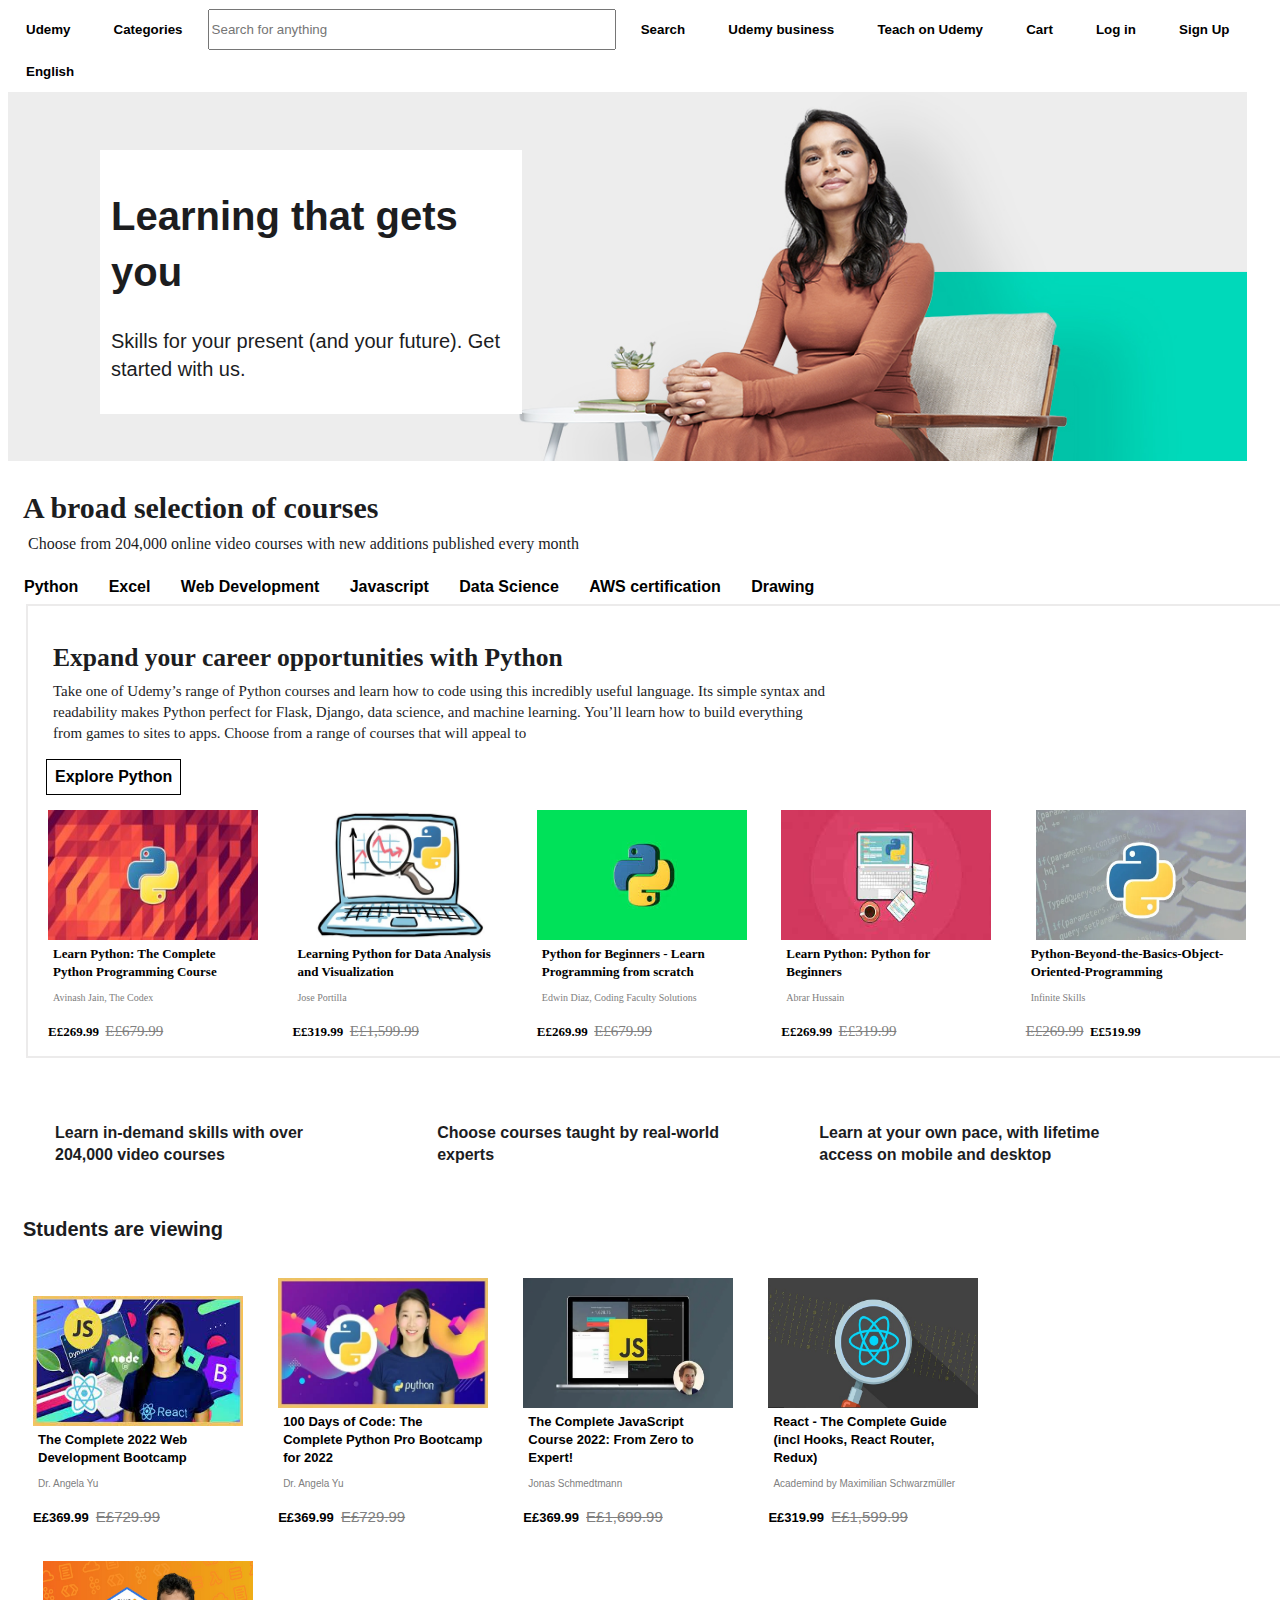
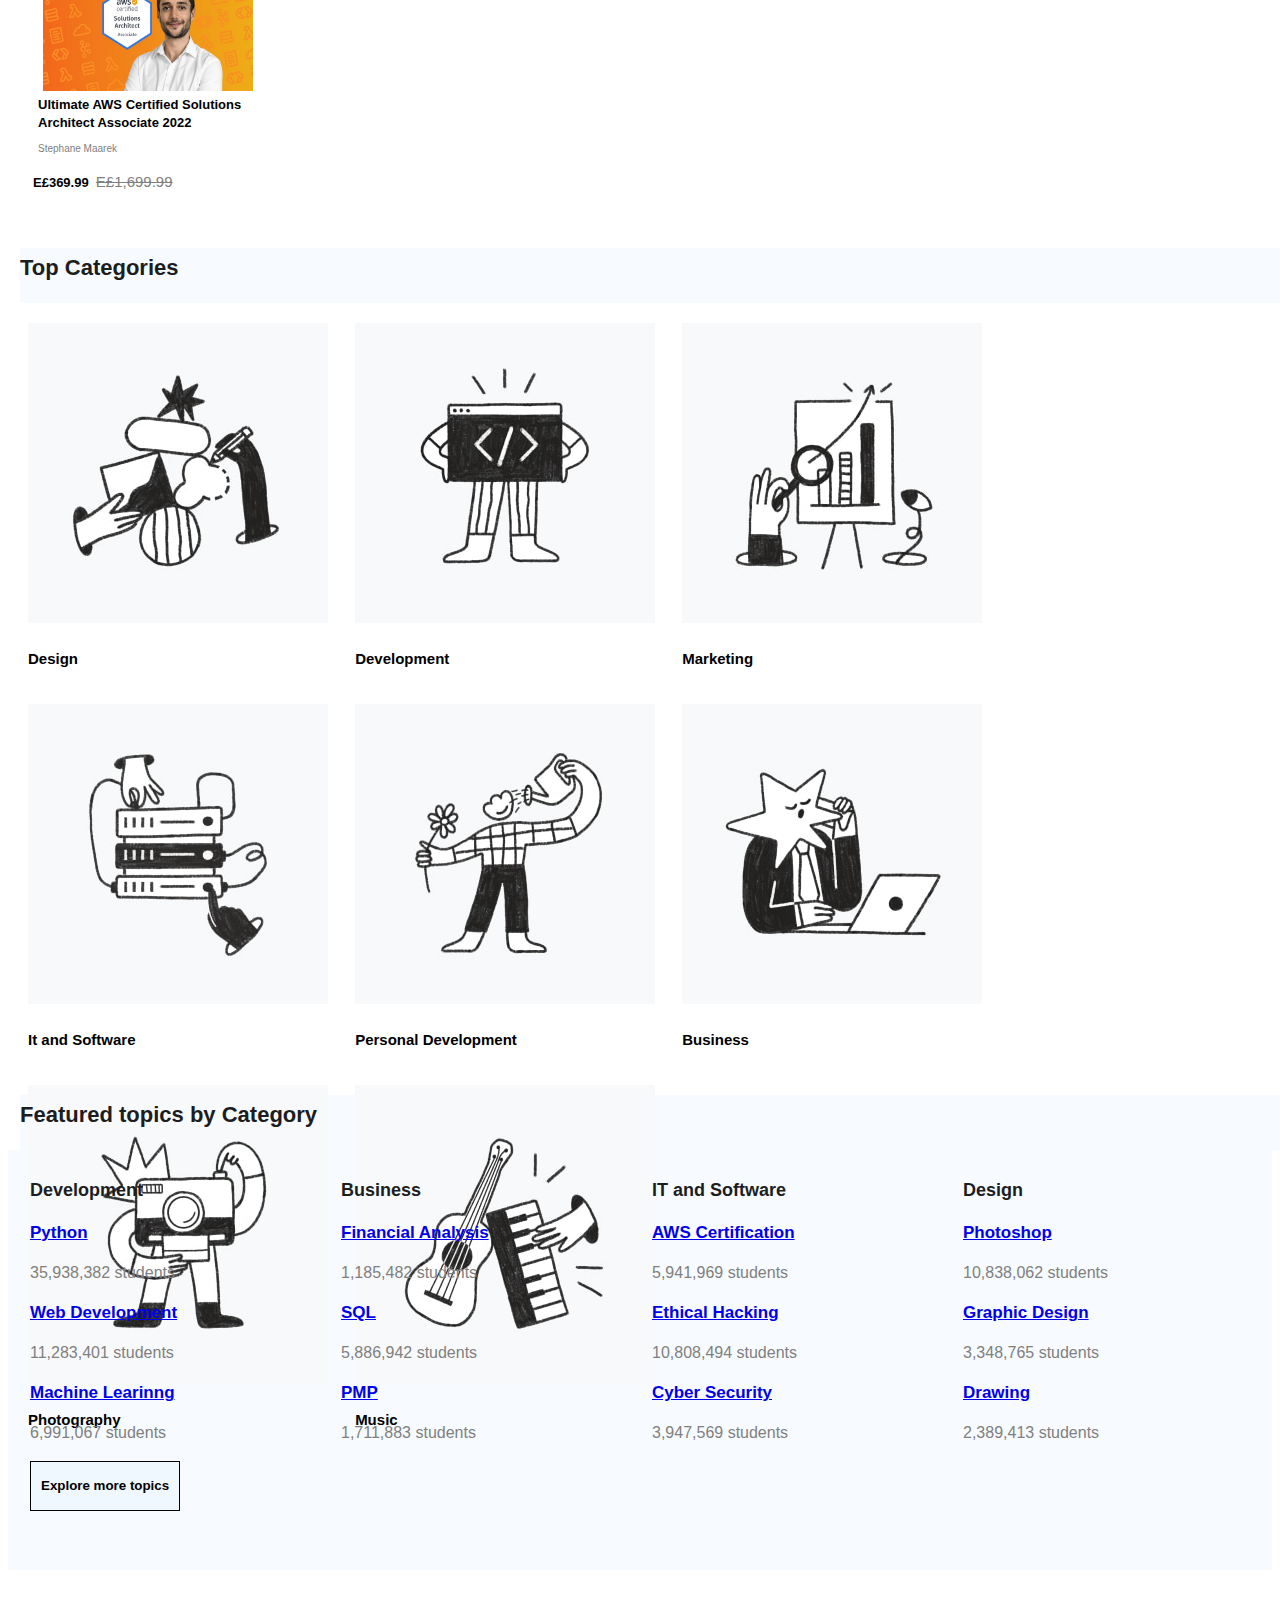
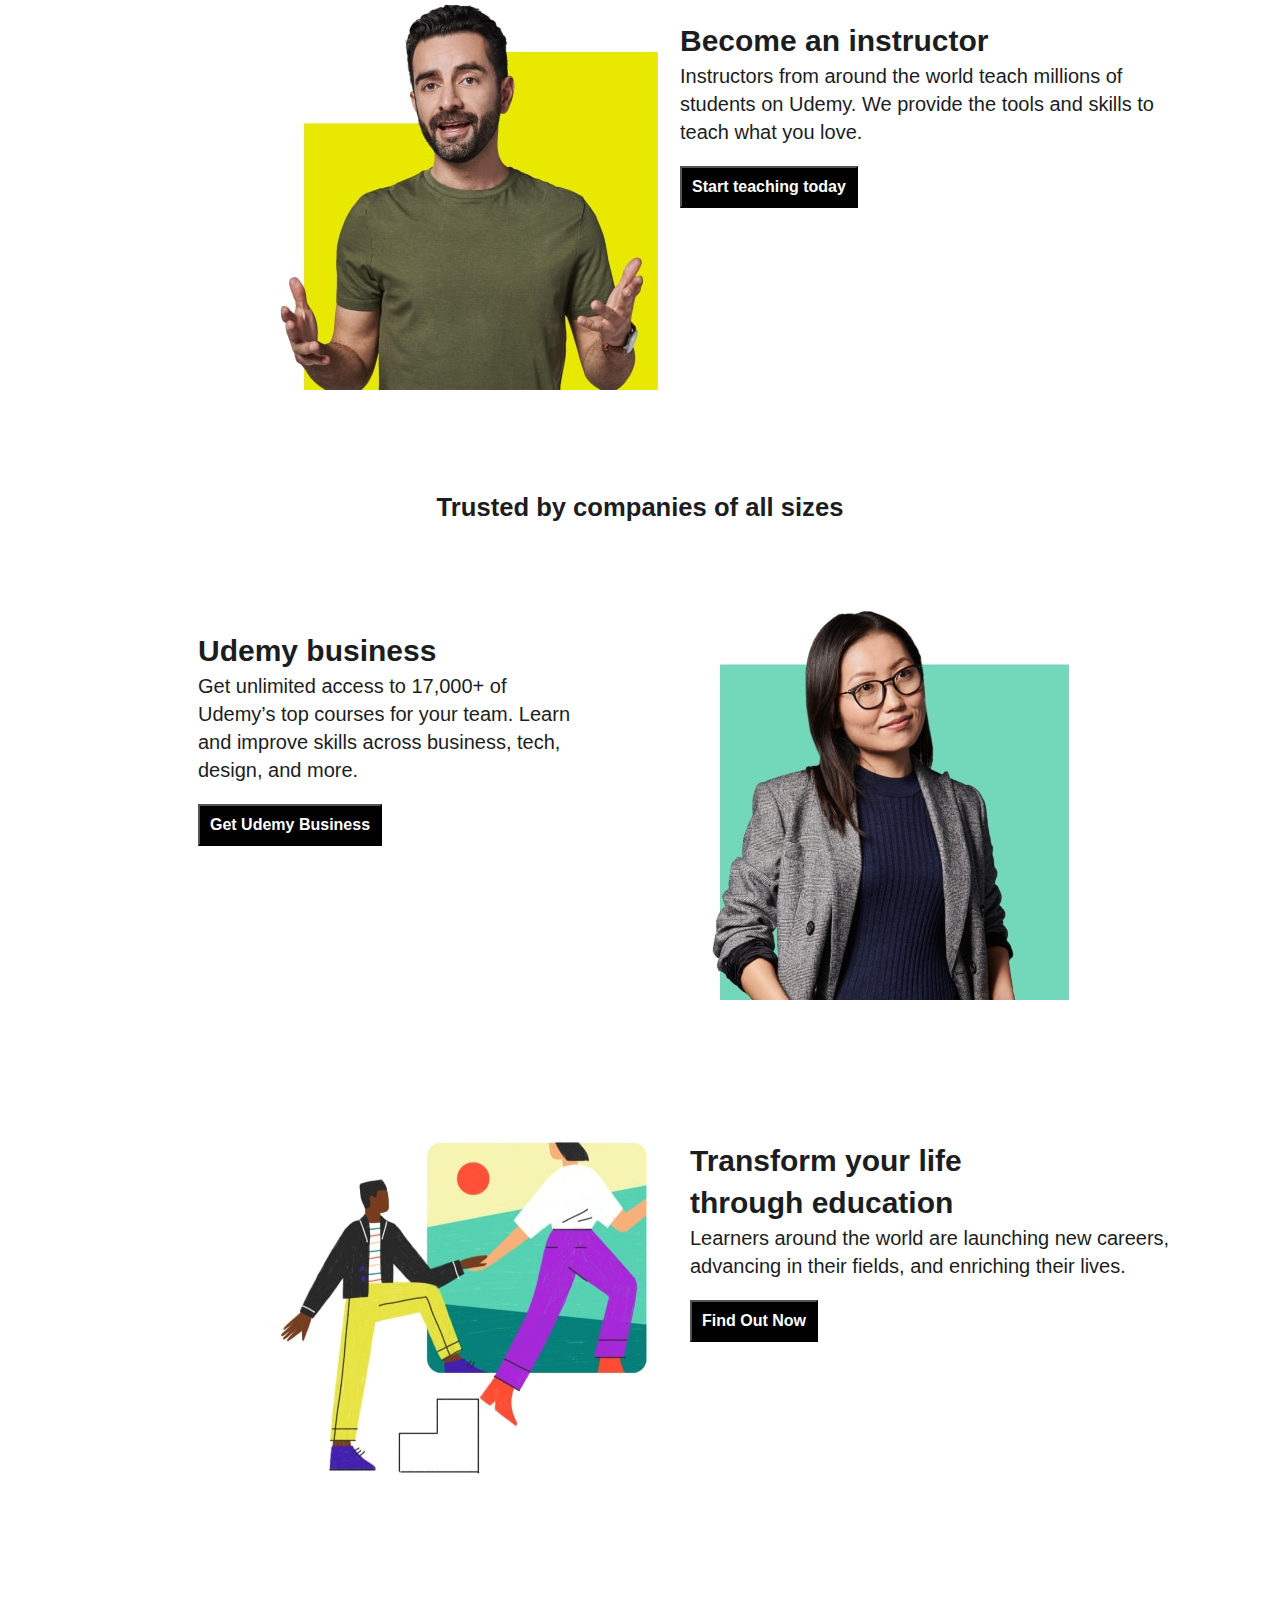
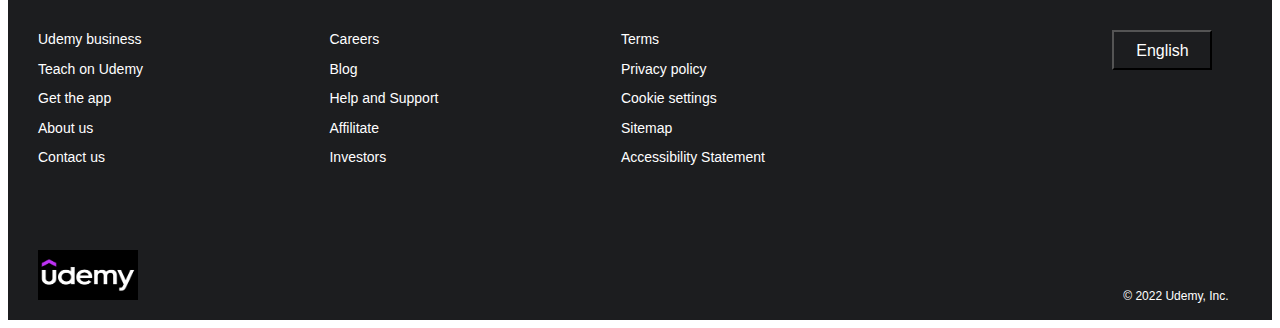
==== commit 6f755c84: "finish project" ====
--- a/Front End Training/Project 1 Udemy Home Page (rework)/index.html
+++ b/Front End Training/Project 1 Udemy Home Page (rework)/index.html
@@ -469,9 +469,58 @@
       </section>
     </main>
     <footer>
-      <div class="topFot"></div>
+      <div class="topFot">
+        <div class="top-sec">
+          <a
+            href="https://www.udemy.com/udemy-business/?locale=en_US&mx_pg=home-page&path=%2F&ref=footer"
+            >Udemy business</a
+          >
+          <a href="https://www.udemy.com/teaching/?ref=teach_footer"
+            >Teach on Udemy</a
+          >
+          <a href="https://www.udemy.com/mobile/">Get the app</a>
+          <a href="https://about.udemy.com/?locale=en-us">About us</a>
+          <a href="https://about.udemy.com/company?locale=en-us#offices"
+            >Contact us</a
+          >
+        </div>
+        <div class="top-sec">
+          <a
+            href=https://about.udemy.com/careers?locale=en-us"
+            >Careers</a
+          >
+          <a href="https://blog.udemy.com/?ref=footer"
+            >Blog</a
+          >
+          <a href="https://www.udemy.com/support/">Help and Support</a>
+          <a href="https://www.udemy.com/affiliate/">Affilitate</a>
+          <a href="https://investors.udemy.com/"
+            >Investors</a
+          >
+        </div>
+        <div class="top-sec">
+          <a
+            href="https://www.udemy.com/terms/"
+            >Terms</a
+          >
+          <a href="https://www.udemy.com/terms/privacy/"
+            >Privacy policy</a
+          >
+          <a href="">Cookie settings</a>
+          <a href="https://www.udemy.com/sitemap/">Sitemap</a>
+          <a href="https://about.udemy.com/accessibility-statement?locale=en-us"
+            >Accessibility Statement</a
+          >
+        </div>
+        <div class="top-sec top-btn-sec">
+          <button class="foot-btn">English</button>
+        </div>
+      </div>
       <div class="botFot">
-        <img src="img/udmey.png" alt="">
+        <div class="botleft"><img src="img/udmey.png" alt="udemy" /></div>
+        <div class="botright">
+          <span class="copyright">© 2022 Udemy, Inc.</span>
+        </div>
       </div>
     </footer>
   </body>
--- a/Front End Training/Project 1 Udemy Home Page (rework)/styles.css
+++ b/Front End Training/Project 1 Udemy Home Page (rework)/styles.css
@@ -13,7 +13,7 @@
   cursor: pointer;
 }
 
-input[type ="submit"]{
+input[type="submit"] {
   cursor: pointer;
 }
 
@@ -397,21 +397,70 @@
   width: 470px;
 }
 
-footer{
+footer {
   height: 320px;
   background-color: #1c1d1f;
 }
 
-.topFot{
+.topFot {
   height: 250px;
 }
-.botFot{
+.botFot {
   height: 70px;
 }
 
-.botFot img{
+.botFot img {
   width: 100px;
   height: 50px;
-  margin-left:30px ;
-  background-color: ;
+  margin-left: 30px;
+}
+
+.copyright{
+  color:white;
+  font-size: 12px;
+}
+
+.botleft,
+.botright {
+  display: inline-block;
+  width: 48%;
+}
+
+.botright{
+  text-align: right;
+}
+
+.top-sec{
+  display: inline-block;
+  width: 268px;
+  height: 200px;
+  /* background-color: green; */
+  margin: 30px;
+}
+
+.topFot{
+  display: flex;
+}
+
+.topFot a{
+  color: white;
+  text-decoration: none;
+  display: block;
+  font-size: 14px;
+  margin-bottom: 10px;
+}
+
+.top-btn-sec{
+  
+  padding-left: 200px;
+  width: 150px;
+}
+
+.foot-btn{
+  color: white;
+  padding: 10px;
+  font-size: 16px;
+  width: 100px;
+  height: 40px;
+  background-color: #1c1d1f;
 }